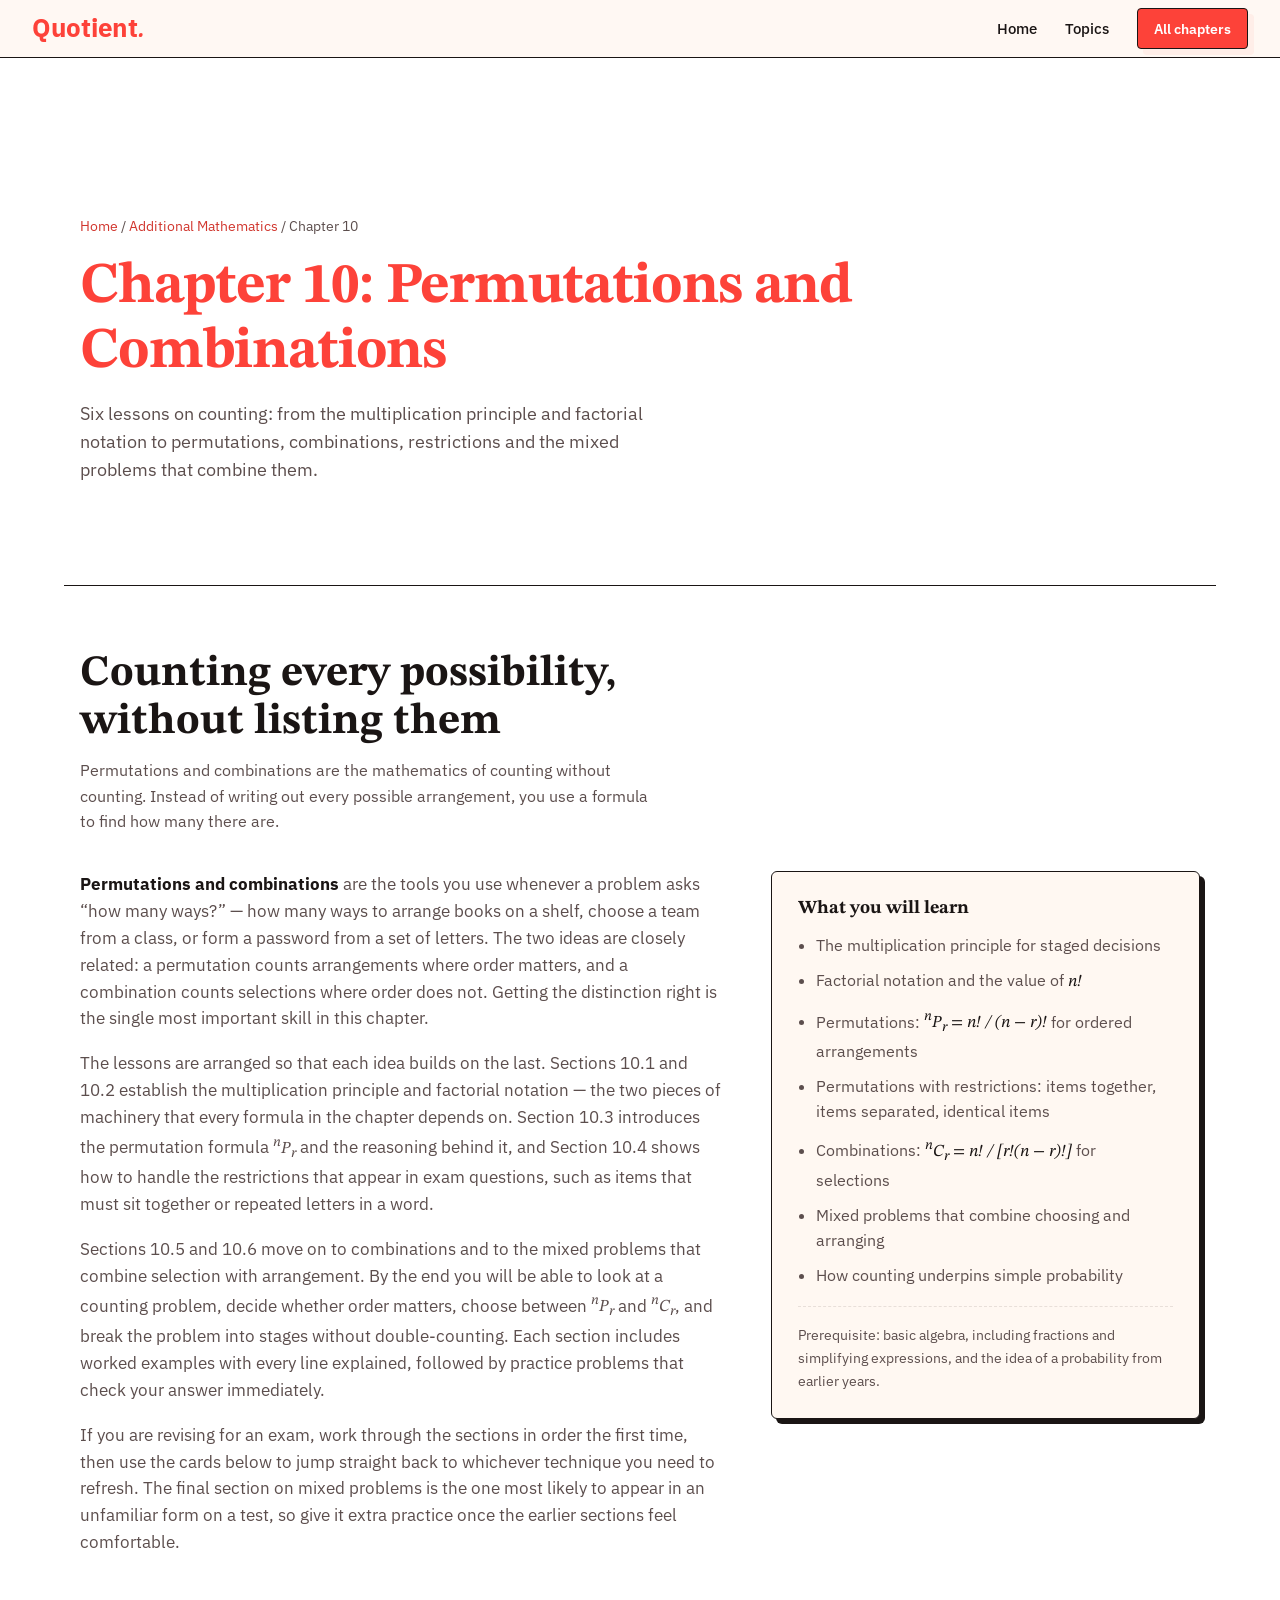
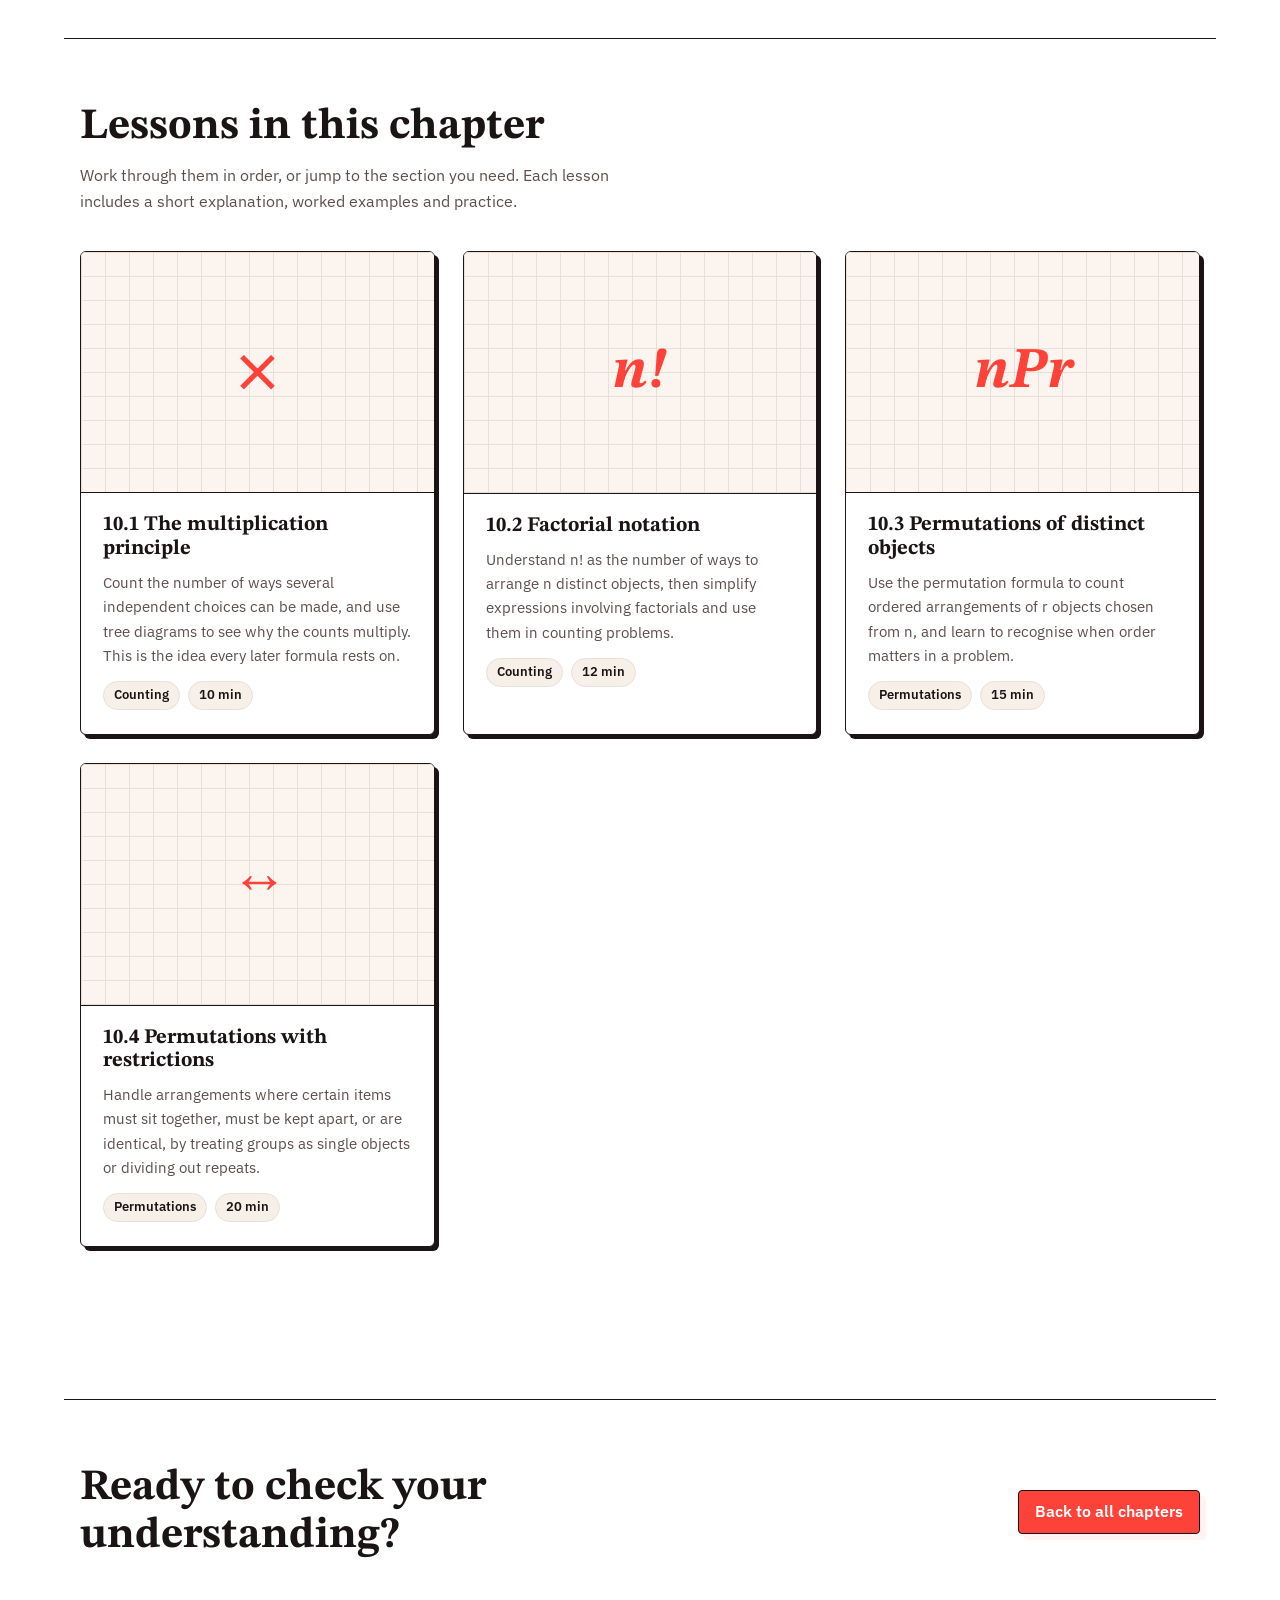
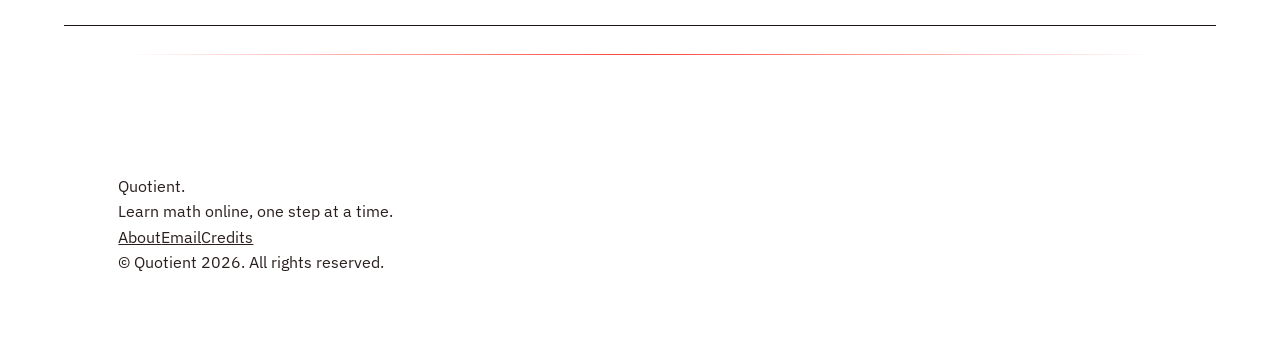
==== o-level/additional-math/chapter-10-permutations-and-combinations.html @ 5259756b "ad math 10 done" ====
<!doctype html>
<html lang="en">
  <head>
    <meta charset="utf-8" />
    <meta name="viewport" content="width=device-width, initial-scale=1" />
    <meta name="theme-color" content="#fd4239" />
    <title>
      Chapter 10: Permutations and Combinations — Counting, Arrangements &amp;
      Selections | Quotient
    </title>
    <meta
      name="description"
      content="Additional Mathematics Chapter 10: permutations and combinations. Learn the multiplication principle, factorial notation, nPr and nCr, arrangements with restrictions, and mixed counting problems with worked examples."
    />
    <link rel="preconnect" href="https://fonts.googleapis.com" />
    <link rel="preconnect" href="https://fonts.gstatic.com" crossorigin />
    <link
      href="https://fonts.googleapis.com/css2?family=IBM+Plex+Sans:wght@400;500;600&family=STIX+Two+Text:ital,wght@0,500;0,700;1,500&display=swap"
      rel="stylesheet"
    />
    <link
      href="/assets/css/style.min.css"
      media="print"
      onload="
        this.media = 'all';
        this.onload = null;
      "
      rel="stylesheet"
    />
    <noscript
      ><link href="/assets/css/style.min.css" rel="stylesheet"
    /></noscript>
    <style>
      /* page header */
      .page-head {
        padding: 64px 0 36px;
      }
      .page-head h1 {
        font-size: clamp(2.2rem, 5vw, 3.6rem);
        letter-spacing: -0.02em;
        max-width: 16em;
      }
      .page-head p {
        color: var(--text-secondary);
        font-size: 1.1rem;
        max-width: 34em;
        margin: 16px 0 0;
      }
      /* about / SEO section */
      .about-grid {
        display: grid;
        grid-template-columns: 1.5fr 1fr;
        gap: 48px;
        align-items: start;
      }
      .about-text p {
        color: var(--text-secondary);
        font-size: 1.05rem;
        margin: 0 0 18px;
      }
      .about-text p strong {
        color: var(--text-dark);
      }
      .formula-card {
        background: var(--bg);
        border: 1.5px solid var(--text-dark);
        border-radius: 6px;
        box-shadow: 5px 5px 0 var(--text-dark);
        padding: 26px;
      }
      .formula-card h3 {
        font-size: 1.15rem;
        margin-bottom: 14px;
      }
      .formula-card ul {
        margin: 0;
        padding-left: 1.1em;
        color: var(--text-secondary);
      }
      .formula-card li {
        margin: 10px 0;
        font-size: 0.98rem;
      }
      .formula-card .m {
        font-family: var(--serif);
        font-style: italic;
        color: var(--text-dark);
        font-size: 1.05rem;
      }
      .formula-card .note {
        margin: 18px 0 0;
        padding-top: 16px;
        border-top: 1px dashed var(--border);
        font-size: 0.9rem;
        color: var(--text-secondary);
      }
    </style>
  </head>
  <body>
    <header>
      <div class="wrap bar">
        <a class="brand" href="/" aria-label="Quotient home"
          >Quotient<i>.</i></a
        >
        <nav aria-label="Main">
          <ul>
            <li><a href="/">Home</a></li>
            <li><a href="/#topics">Topics</a></li>
            <li>
              <a
                class="btn"
                href="/o-level/additional-math/solution-manual.html"
                >All chapters</a
              >
            </li>
          </ul>
        </nav>
      </div>
    </header>

    <main>
      <div class="wrap">
        <div class="page-head">
          <div class="crumbs">
            <a href="/">Home</a> /
            <a href="/o-level/additional-math/solution-manual.html"
              >Additional Mathematics</a
            >
            / Chapter 10
          </div>
          <h1>Chapter 10: Permutations and Combinations</h1>
          <p>
            Six lessons on counting: from the multiplication principle and
            factorial notation to permutations, combinations, restrictions and
            the mixed problems that combine them.
          </p>
        </div>
      </div>

      <section class="band" aria-labelledby="about-title">
        <div class="wrap">
          <div class="head">
            <h2 id="about-title">
              Counting every possibility, without listing them
            </h2>
            <p>
              Permutations and combinations are the mathematics of counting
              without counting. Instead of writing out every possible
              arrangement, you use a formula to find how many there are.
            </p>
          </div>
          <div class="about-grid">
            <div class="about-text">
              <p>
                <strong>Permutations and combinations</strong> are the tools you
                use whenever a problem asks “how many ways?” — how many ways to
                arrange books on a shelf, choose a team from a class, or form a
                password from a set of letters. The two ideas are closely
                related: a permutation counts arrangements where order matters,
                and a combination counts selections where order does not.
                Getting the distinction right is the single most important skill
                in this chapter.
              </p>
              <p>
                The lessons are arranged so that each idea builds on the last.
                Sections 10.1 and 10.2 establish the multiplication principle
                and factorial notation — the two pieces of machinery that every
                formula in the chapter depends on. Section 10.3 introduces the
                permutation formula
                <span style="font-family: var(--serif); font-style: italic"
                  ><sup>n</sup>P<sub>r</sub></span
                >
                and the reasoning behind it, and Section 10.4 shows how to
                handle the restrictions that appear in exam questions, such as
                items that must sit together or repeated letters in a word.
              </p>
              <p>
                Sections 10.5 and 10.6 move on to combinations and to the mixed
                problems that combine selection with arrangement. By the end you
                will be able to look at a counting problem, decide whether order
                matters, choose between
                <span style="font-family: var(--serif); font-style: italic"
                  ><sup>n</sup>P<sub>r</sub></span
                >
                and
                <span style="font-family: var(--serif); font-style: italic"
                  ><sup>n</sup>C<sub>r</sub></span
                >, and break the problem into stages without double-counting.
                Each section includes worked examples with every line explained,
                followed by practice problems that check your answer
                immediately.
              </p>
              <p>
                If you are revising for an exam, work through the sections in
                order the first time, then use the cards below to jump straight
                back to whichever technique you need to refresh. The final
                section on mixed problems is the one most likely to appear in an
                unfamiliar form on a test, so give it extra practice once the
                earlier sections feel comfortable.
              </p>
            </div>
            <aside class="formula-card" aria-label="Key ideas in this chapter">
              <h3>What you will learn</h3>
              <ul>
                <li>The multiplication principle for staged decisions</li>
                <li>
                  Factorial notation and the value of
                  <span class="m">n!</span>
                </li>
                <li>
                  Permutations:
                  <span class="m"
                    ><sup>n</sup>P<sub>r</sub> = n! / (n − r)!</span
                  >
                  for ordered arrangements
                </li>
                <li>
                  Permutations with restrictions: items together, items
                  separated, identical items
                </li>
                <li>
                  Combinations:
                  <span class="m"
                    ><sup>n</sup>C<sub>r</sub> = n! / [r!(n − r)!]</span
                  >
                  for selections
                </li>
                <li>Mixed problems that combine choosing and arranging</li>
                <li>How counting underpins simple probability</li>
              </ul>
              <p class="note">
                Prerequisite: basic algebra, including fractions and simplifying
                expressions, and the idea of a probability from earlier years.
              </p>
            </aside>
          </div>
        </div>
      </section>

      <section id="lessons" aria-labelledby="lessons-title">
        <div class="wrap">
          <div class="head">
            <h2 id="lessons-title">Lessons in this chapter</h2>
            <p>
              Work through them in order, or jump to the section you need. Each
              lesson includes a short explanation, worked examples and practice.
            </p>
          </div>
          <div class="course">
            <div class="card-grid">
              <div class="card-container">
                <a
                  class="card-link"
                  href="/o-level/additional-math/chapter-10-permutations-and-combinations/10-1-factorials.html"
                >
                  <div class="card-shine"></div>
                  <div class="card-image" data-symbol="×">
                    <img
                      alt="Lesson 10.1: The multiplication principle"
                      height="240"
                      onerror="
                        this.onerror = function () {
                          this.style.display = 'none';
                        };
                        this.removeAttribute('srcset');
                        this.src = '/assets/images/error.webp';
                      "
                      src="/assets/images/ad-math-chapter10-1.webp"
                      srcset="
                        /assets/images/ad-math-chapter10-1-small.webp 1x,
                        /assets/images/ad-math-chapter10-1.webp       2x
                      "
                      width="350"
                      loading="lazy"
                    />
                  </div>
                  <div class="card-content">
                    <div class="text-group">
                      <h3 class="card-title">
                        <span>10.1 The multiplication principle</span>
                      </h3>
                      <p class="card-topic-description">
                        Count the number of ways several independent choices can
                        be made, and use tree diagrams to see why the counts
                        multiply. This is the idea every later formula rests
                        on.<br /><span class="lesson-tag">Counting</span
                        ><span class="lesson-tag">10 min</span>
                      </p>
                    </div>
                  </div>
                </a>
              </div>

              <div class="card-container">
                <a
                  class="card-link"
                  href="/o-level/additional-math/chapter-10-permutations-and-combinations/10-2-permutations-and-arrangements.html"
                >
                  <div class="card-shine"></div>
                  <div class="card-image" data-symbol="n!">
                    <img
                      alt="Lesson 10.2: Factorial notation"
                      height="240"
                      onerror="
                        this.onerror = function () {
                          this.style.display = 'none';
                        };
                        this.removeAttribute('srcset');
                        this.src = '/assets/images/error.webp';
                      "
                      src="/assets/images/ad-math-chapter10-2.webp"
                      srcset="
                        /assets/images/ad-math-chapter10-2-small.webp 1x,
                        /assets/images/ad-math-chapter10-2.webp       2x
                      "
                      width="350"
                      loading="lazy"
                    />
                  </div>
                  <div class="card-content">
                    <div class="text-group">
                      <h3 class="card-title">
                        <span>10.2 Factorial notation</span>
                      </h3>
                      <p class="card-topic-description">
                        Understand n! as the number of ways to arrange n
                        distinct objects, then simplify expressions involving
                        factorials and use them in counting problems.<br /><span
                          class="lesson-tag"
                          >Counting</span
                        ><span class="lesson-tag">12 min</span>
                      </p>
                    </div>
                  </div>
                </a>
              </div>

              <div class="card-container">
                <a
                  class="card-link"
                  href="/o-level/additional-math/chapter-10-permutations-and-combinations/10-3-permutations.html"
                >
                  <div class="card-shine"></div>
                  <div class="card-image" data-symbol="nPr">
                    <img
                      alt="Lesson 10.3: Permutations of distinct objects"
                      height="240"
                      onerror="
                        this.onerror = function () {
                          this.style.display = 'none';
                        };
                        this.removeAttribute('srcset');
                        this.src = '/assets/images/error.webp';
                      "
                      src="/assets/images/ad-math-chapter10-3.webp"
                      srcset="
                        /assets/images/ad-math-chapter10-3-small.webp 1x,
                        /assets/images/ad-math-chapter10-3.webp       2x
                      "
                      width="350"
                      loading="lazy"
                    />
                  </div>
                  <div class="card-content">
                    <div class="text-group">
                      <h3 class="card-title">
                        <span>10.3 Permutations of distinct objects</span>
                      </h3>
                      <p class="card-topic-description">
                        Use the permutation formula to count ordered
                        arrangements of r objects chosen from n, and learn to
                        recognise when order matters in a problem.<br /><span
                          class="lesson-tag"
                          >Permutations</span
                        ><span class="lesson-tag">15 min</span>
                      </p>
                    </div>
                  </div>
                </a>
              </div>

              <div class="card-container">
                <a
                  class="card-link"
                  href="/o-level/additional-math/chapter-10-permutations-and-combinations/10-4-combinations.html"
                >
                  <div class="card-shine"></div>
                  <div class="card-image" data-symbol="↔">
                    <img
                      alt="Lesson 10.4: Permutations with restrictions"
                      height="240"
                      onerror="
                        this.onerror = function () {
                          this.style.display = 'none';
                        };
                        this.removeAttribute('srcset');
                        this.src = '/assets/images/error.webp';
                      "
                      src="/assets/images/ad-math-chapter10-4.webp"
                      srcset="
                        /assets/images/ad-math-chapter10-4-small.webp 1x,
                        /assets/images/ad-math-chapter10-4.webp       2x
                      "
                      width="350"
                      loading="lazy"
                    />
                  </div>
                  <div class="card-content">
                    <div class="text-group">
                      <h3 class="card-title">
                        <span>10.4 Permutations with restrictions</span>
                      </h3>
                      <p class="card-topic-description">
                        Handle arrangements where certain items must sit
                        together, must be kept apart, or are identical, by
                        treating groups as single objects or dividing out
                        repeats.<br /><span class="lesson-tag"
                          >Permutations</span
                        ><span class="lesson-tag">20 min</span>
                      </p>
                    </div>
                  </div>
                </a>
              </div>
            </div>
          </div>
        </div>
      </section>

      <section class="band">
        <div class="wrap close">
          <h2>Ready to check your understanding?</h2>
          <a
            class="btn"
            href="/o-level/additional-math/solution-manual.html#chapters"
            >Back to all chapters</a
          >
        </div>
      </section>
    </main>

    <footer>
      <div class="wrap">
        <div>
          <span class="fb">Quotient.</span><br />Learn math online, one step at
          a time.
        </div>
        <div>
          <a href="/pages/about.html">About</a
          ><a href="mailto:you@example.com">Email</a
          ><a href="/pages/credits.html">Credits</a>
        </div>
        <div>© Quotient 2026. All rights reserved.</div>
      </div>
    </footer>
  </body>
</html>
---- assets/css/style.min.css ----
*{box-sizing:border-box}html{scroll-behavior:smooth}body{margin:0;color:var(--text-dark);font-family:var(--sans);line-height:1.6}a{color:inherit}:focus-visible{outline:3px solid var(--secondary);outline-offset:3px}.wrap{margin:0 auto;padding:4rem 1rem}h1,h2,h3{font-family:var(--serif);line-height:1.12;margin:0;font-weight:700}h1{color:var(--primary)}main{padding:28px 5%}:root{--primary:#fd4239;--primary-dark:#d1362e;--primary-darker:#a32924;--primary-light:#fe6e67;--primary-lighter:#fe9a95;--secondary:#39a8fd;--secondary-alt:#87b38d;--com1:#1a0d0c;--com2:#0d1f2a;--com3:#372f2d12;--bg:#fff8f2;--background:#f5f0e835;--surface:#ebe6dd;--card-bg:#fff;--white:#fff;--text:#2a1f1e;--text-secondary:#5c4e4d;--text-disabled:#9c9291;--text-light:#7a6d6c;--text-dark:#1a1514;--text-darker:#2a2322;--paper:#faf6f1;--ink:#1a1514;--grid:#ede6de;--muted:#5c4e4d;--curve:#fd4239;--dot:#39a8fd;--border:#e8dfd9;--border-light:#ede6e0;--border-lighter:#f3ede8;--success:#27ae60;--success-bg:#e8f6ef;--warning:#f39c12;--warning-bg:#fef5e7;--error:#e74c3c;--error-bg:#fdedec;--info:#3498db;--info-bg:#ebf5fb;--gray-50:#fff8f2;--gray-100:#fcf5ef;--gray-200:#f7f0e8;--gray-300:#ede6de;--gray-400:#d8d1ca;--gray-500:#b8b1aa;--gray-600:#8a837c;--gray-700:#5d5650;--gray-800:#3a3530;--gray-900:#231f1c;--shadow-sm:0 1px 2px rgba(253,66,57,.08);--shadow-md:0 2px 4px rgba(253,66,57,.12);--shadow-lg:0 4px 12px rgba(253,66,57,.16);--shadow-xl:0 8px 25px rgba(253,66,57,.15);--shadow-box:6px 6px 0 #fd42390f;--gradient-primary:linear-gradient( 45deg,var(--primary-dark),var(--primary) );--gradient-hero:linear-gradient( 135deg,var(--gray-200) 0%,var(--gray-300) 100% );--gradient-overlay:linear-gradient(transparent,rgba(253,66,57,.1));--transition-fast:.2s ease;--transition-normal:.3s ease;--transition-slow:.4s ease;--transition-bounce:cubic-bezier(.175,.885,.32,1.275);--serif:"STIX Two Text","Cambria Math",Georgia,serif;--sans:"IBM Plex Sans",system-ui,-apple-system,"Segoe UI",sans-serif}.hero-section{align-items:center;padding:72px 1rem 80px}.hero{display:grid;grid-template-columns:1fr 1.1fr;gap:48px;align-items:center;padding:72px 5% 80px}.hero h1{font-size:clamp(2.6rem,5.6vw,4.4rem);letter-spacing:-.02em}.hero p{font-size:1.15rem;color:var(--text-secondary);max-width:30em;margin:20px 0 32px}.cta{display:flex;gap:16px;flex-wrap:wrap}@media (max-width:900px){.hero{padding:48px 24px 56px}}.hero-ch{padding:48px 24px 56px}.course{padding:0 0 88px}.card-grid{display:grid;grid-template-columns:repeat(auto-fill,minmax(300px,1fr));gap:28px}.card-container{display:flex}.card-link{position:relative;display:flex;flex-direction:column;width:100%;overflow:hidden;text-decoration:none;color:var(--text-dark);background:var(--card-bg);border:1.5px solid var(--text-dark);border-radius:6px;box-shadow:4px 4px 0 var(--text-dark);transition:transform var(--transition-fast),box-shadow var(--transition-fast)}.card-link:hover{transform:translate(-2px,-2px);box-shadow:7px 7px 0 var(--text-dark)}.card-link:active{transform:translate(2px,2px);box-shadow:2px 2px 0 var(--text-dark)}.card-shine{position:absolute;inset:0;z-index:2;pointer-events:none;background:linear-gradient( 110deg,transparent 35%,rgba(255,255,255,.55) 50%,transparent 65% );transform:translateX(-120%)}.card-link:hover .card-shine{transform:translateX(120%);transition:transform .7s ease}.card-image{position:relative;aspect-ratio:350/240;background-color:var(--gray-100);background-image:linear-gradient(var(--border) 1px,transparent 1px),linear-gradient(90deg,var(--border) 1px,transparent 1px);background-size:24px 24px;border-bottom:1.5px solid var(--text-dark);display:flex;align-items:center;justify-content:center;overflow:hidden}.card-image::before{content:attr(data-symbol);font-family:var(--serif);font-style:italic;font-weight:700;font-size:3.6rem;color:var(--primary);position:absolute}.card-image img{position:relative;width:100%;height:100%;object-fit:cover;display:block}.card-content{padding:20px 22px 24px;flex:1}.card-title{font-size:1.3rem;margin-bottom:10px}.card-topic-description{margin:0;color:var(--text-secondary);font-size:.95rem}.lesson-tag{display:inline-block;margin:14px 8px 0 0;padding:3px 10px;font-size:.8rem;font-weight:600;color:var(--text-dark);background:var(--gray-200);border:1px solid var(--border);border-radius:99px}@media (max-width:560px){.card-grid{grid-template-columns:1fr}}.problem-block{background:var(--bg);border:1px solid var(--border);border-radius:12px;padding:1.2rem .8rem .8rem;margin-bottom:1.75rem;box-shadow:0 1px 3px rgba(0,0,0,.05),0 1px 2px rgba(0,0,0,.03);transition:transform .2s ease,box-shadow .2s ease}.problem-block:hover{transform:translateY(-2px);box-shadow:0 10px 15px -3px rgba(0,0,0,.05),0 4px 6px -2px rgba(0,0,0,.02)}.problem-title{font-size:1.1rem;font-weight:600;color:var(--primary);margin-bottom:1.25rem;padding-bottom:.5rem;border-bottom:1px dashed var(--border)}.proof-steps{list-style:none;padding-left:0;margin:0}.proof-steps li{position:relative;padding-left:.3rem;margin-bottom:.75rem}mjx-container[jax="CHTML"][display="true"],.mjx-container[display="true"]{display:flex !important;justify-content:flex-start !important;text-align:left !important;margin:0 !important;padding:.5rem 0 !important;max-width:100% !important;box-sizing:border-box !important;overflow-x:auto !important;overflow-y:hidden !important;-webkit-overflow-scrolling:touch}mjx-math[display="true"],html body mjx-container[jax="CHTML"][display="true"] > mjx-math{display:inline-flex !important;align-items:center !important;text-align:left !important;margin-left:0 !important;margin-right:auto !important;padding:0 !important;white-space:nowrap !important;flex-shrink:0 !important}mjx-math[display="true"] *{box-sizing:border-box !important}.proof-steps li:last-child{color:var(--primary);font-weight:500}.proof-steps li:last-child::after{background-color:var(--primary)}.MathJax,.mjx-chtml:not([display="block"]),mjx-container[jax="CHTML"]:not([display="true"]){padding:2px 4px !important;border-radius:4px;background-color:transparent !important}.section-heading{font-size:1.6rem;font-weight:700;color:var(--primary);margin:2rem 0 1.5rem;padding-bottom:.4rem;border-bottom:2px solid var(--primary)}.problem{margin:1.25rem 0;border-radius:8px}.question{font-weight:600;color:var(--primary);background:var(--error-bg);padding:.6rem .85rem;border-left:4px solid var(--primary);font-size:1.2rem;margin:0}.m-step{color:#2c3e50;margin:.4rem 0;padding:.25rem 0 .25rem .85rem;border-left:2px dashed #cfd8e0}.step-side-label{font-weight:700;color:var(--primary);margin-right:.35rem}.step-side-label-end{margin-left:.5rem;margin-right:0;opacity:.85}header{background:rgba(255,248,242,.92);border-bottom:1.5px solid var(--text-dark);position:sticky;top:0;z-index:5}.bar{display:flex;align-items:center;justify-content:space-between;padding:.5rem 2rem}.brand{color:var(--primary);font-size:1.6rem;font-weight:700;text-decoration:none;letter-spacing:-.01em}.brand i{color:var(--primary);font-weight:500}nav ul{display:flex;gap:28px;list-style:none;margin:0;padding:0;align-items:center}nav a{text-decoration:none;font-weight:500;font-size:.95rem}nav a:hover{color:var(--primary)}button,.btn{display:inline-block;background:var(--primary);color:#fff;text-decoration:none;font-weight:600;padding:8px 16px;border:1.5px solid var(--text-dark);border-radius:4px;box-shadow:var(--shadow-box);transition:transform .12s,box-shadow .12s;cursor:pointer;font:inherit;font-weight:600}button:hover{transform:translate(-1px,-1px);box-shadow:4px 4px 0 var(--text-dark)}button:active{transform:translate(2px,2px);box-shadow:var(--shadow-box)}button.alt{background:#fff;color:var(--text-dark)}nav .btn{padding:8px 16px;font-size:.9rem;color:#fff}.head{max-width:36em;margin-bottom:36px}.head h2{font-size:clamp(1.9rem,3.6vw,2.7rem)}.head p{color:var(--text-secondary);margin:12px 0 0}.band{background:var(--card-bg);border-block:1.5px solid var(--text-dark)}footer{background-color:var(--card-bg);color:var(--text);padding:56px 8% 0;position:relative;overflow:hidden}footer::before{content:"";position:absolute;top:0;left:10%;width:80%;height:1px;background:linear-gradient(90deg,transparent,var(--primary),transparent)}.footer-container{display:grid;grid-template-rows:auto;margin:0 auto;padding:0;gap:8px}.always-open,.accordion{font-size:1rem;font-weight:600;letter-spacing:.06em;text-transform:uppercase;color:var(--primary);line-height:1.5;padding:0 8px 10px;border-bottom:1px solid rgba(197,26,72,.12)}footer ul{list-style:none;margin:0;padding:0}footer ul li{display:flex;align-items:center;padding:2px 0;border-radius:6px;transition:background .2s ease}footer ul li:hover{background:rgba(197,26,72,.05)}footer ul li a{color:var(--text);display:flex;align-items:center;gap:8px;font-size:.92rem;padding:8px 10px;width:100%;border-radius:6px;transition:color .2s ease,padding-left .2s ease}footer ul li a:hover{color:var(--primary);padding-left:14px}.social-link{display:flex;align-items:center;gap:10px}.footer-image{margin-bottom:16px;display:block}.description{line-height:1.75;font-size:.9rem}footer .footer-copyright{text-align:center;padding:20px 0;font-size:13px;margin-top:40px;color:var(--text);opacity:.8;letter-spacing:.02em}footer .footer-copyright a{color:var(--primary)}@media (min-width:1150px){.always-open{margin-bottom:12px}.arrow{display:none}footer{border-radius:0}.footer-container{padding:28px 0 0;max-width:100%;grid-template-columns:repeat(5,1fr);gap:24px;align-items:start}footer .accordion-content,footer .footer-column:first-child .accordion-content{display:block !important;max-height:none !important;opacity:1 !important;visibility:visible !important}}@media (max-width:1150px){footer{padding:48px 5% 0}footer ul{margin:0 8px}footer ul li{padding:2px 0;margin:2px 0;border-radius:6px;border-bottom:none;background:transparent}footer .accordion-content{display:block;max-height:0;overflow:hidden;opacity:0;visibility:hidden;transition:max-height .4s cubic-bezier(.4,0,.2,1),opacity .3s ease}.accordion{cursor:pointer;display:flex;justify-content:space-between;align-items:center;padding:13px 12px;border-radius:8px;font-size:1rem;font-weight:600;letter-spacing:.05em;text-transform:uppercase;color:var(--primary);background:transparent;border-bottom:1px solid rgba(197,26,72,.1);transition:background .25s ease,padding-left .25s ease}.accordion:hover{background:rgba(197,26,72,.04);padding-left:16px}.accordion .arrow{opacity:.5;transition:transform .35s cubic-bezier(.4,0,.2,1),opacity .25s ease}.accordion.active .arrow{transform:rotate(180deg);opacity:1}.accordion.active{background:rgba(197,26,72,.06);border-bottom-color:transparent;border-radius:8px 8px 0 0}.always-open{display:none}}.matrix{display:grid;grid-template-columns:repeat(3,1fr);border:1.5px solid var(--text-dark);background:var(--card-bg);border-radius:6px;overflow:hidden}.cell{display:block;text-decoration:none;padding:28px 28px 30px;border-right:1.5px solid var(--text-dark);border-bottom:1.5px solid var(--text-dark);transition:background .15s}.cell:nth-child(3n){border-right:0}.cell:nth-last-child(-n + 3){border-bottom:0}.cell:hover{background:var(--gray-200)}.sym{font-family:var(--serif);font-size:3.4rem;line-height:1;color:var(--primary);display:block;margin-bottom:14px}.cell h3{font-size:1.4rem;margin-bottom:6px}.cell span.d{color:var(--text-secondary);font-size:.95rem;display:block}.cell em{display:block;margin-top:14px;font-family:var(--serif);font-size:1.05rem;color:var(--text-dark)}.work{display:grid;grid-template-columns:1fr 1.2fr;gap:48px;align-items:start}@keyframes in{from{opacity:0;transform:translateY(6px)}to{opacity:1;transform:none}}.work .btns{display:flex;gap:12px;margin-top:22px}.work ol{padding-left:1.2em;color:var(--text-secondary)}.work ol li{margin:10px 0}.work ol strong{color:var(--text-dark)}.levels{display:grid;grid-template-columns:repeat(4,1fr);gap:0;border-top:1.5px solid var(--text-dark)}.lv{padding:22px 20px 0 0}.lv h3{font-size:1.2rem}.lv p{color:var(--text-secondary);font-size:.95rem;margin:6px 0 0}.close{text-align:left;display:flex;justify-content:space-between;gap:32px;align-items:center;flex-wrap:wrap}.close h2{font-size:clamp(1.9rem,3.6vw,2.7rem);max-width:16em}@media (max-width:900px){.hero,.work{grid-template-columns:1fr;gap:40px}.matrix{grid-template-columns:1fr 1fr}.cell:nth-child(3n){border-right:1.5px solid var(--text-dark)}.cell:nth-child(2n){border-right:0}.cell:nth-last-child(-n + 3){border-bottom:1.5px solid var(--text-dark)}.cell:nth-last-child(-n + 2){border-bottom:0}.levels{grid-template-columns:1fr 1fr}nav ul li:not(:last-child){display:none}}@media (max-width:560px){.matrix,.levels{grid-template-columns:1fr}.cell{border-right:0 !important;border-bottom:1.5px solid var(--text-dark) !important}.cell:last-child{border-bottom:0 !important}}@media (prefers-reduced-motion:reduce){*{animation:none !important;transition:none !important;scroll-behavior:auto}}.plot{width:100%;max-width:500px;background:var(--paper);border:1px solid var(--grid);border-radius:12px;padding:18px 18px 14px;position:relative;font-family:"STIX Two Text",serif;color:var(--ink);box-sizing:border-box;margin:0 auto}.plot *,.plot *::before,.plot *::after{box-sizing:border-box}.plot .eq{display:flex;align-items:baseline;justify-content:space-between;margin-bottom:6px}.plot .eq span{font-size:20px;font-style:italic}.plot .eq small{font-size:12px;color:var(--muted);font-style:normal}.plot svg{display:block;width:100%;max-width:360px;height:auto;margin:0 auto;overflow:visible;cursor:grab;touch-action:none;-webkit-user-select:none;user-select:none}.plot svg:active{cursor:grabbing}.plot .ctrl{display:flex;align-items:center;gap:10px;font-size:15px;color:var(--muted);flex-wrap:wrap}.plot .ctrl label{font-style:italic;font-size:17px;color:var(--ink)}.plot .ctrl input[type="range"]{-webkit-appearance:none;appearance:none;width:140px;height:3px;background:var(--grid);border-radius:2px;outline:none}.plot .ctrl input[type="range"]::-webkit-slider-thumb{-webkit-appearance:none;height:16px;width:16px;border-radius:50%;background:var(--dot);border:1.5px solid var(--ink);cursor:pointer}.plot .ctrl input[type="range"]::-moz-range-thumb{height:16px;width:16px;border-radius:50%;background:var(--dot);border:1.5px solid var(--ink);cursor:pointer}.plot .ctrl output{font-size:14px;color:var(--ink);min-width:44px}#quadrantBadge{position:absolute;top:16px;right:18px;font-size:11px;letter-spacing:.3px;color:var(--muted);background:rgba(255,255,255,.6);border:1px solid var(--grid);padding:3px 8px;border-radius:6px;font-style:normal}.crumbs{font-size:.9rem;color:var(--text-secondary);margin-bottom:18px}.crumbs a{text-decoration:none;color:var(--primary-dark)}.crumbs a:hover{text-decoration:underline}
---- assets/css/style.min.css ----
*{box-sizing:border-box}html{scroll-behavior:smooth}body{margin:0;color:var(--text-dark);font-family:var(--sans);line-height:1.6}a{color:inherit}:focus-visible{outline:3px solid var(--secondary);outline-offset:3px}.wrap{margin:0 auto;padding:4rem 1rem}h1,h2,h3{font-family:var(--serif);line-height:1.12;margin:0;font-weight:700}h1{color:var(--primary)}main{padding:28px 5%}:root{--primary:#fd4239;--primary-dark:#d1362e;--primary-darker:#a32924;--primary-light:#fe6e67;--primary-lighter:#fe9a95;--secondary:#39a8fd;--secondary-alt:#87b38d;--com1:#1a0d0c;--com2:#0d1f2a;--com3:#372f2d12;--bg:#fff8f2;--background:#f5f0e835;--surface:#ebe6dd;--card-bg:#fff;--white:#fff;--text:#2a1f1e;--text-secondary:#5c4e4d;--text-disabled:#9c9291;--text-light:#7a6d6c;--text-dark:#1a1514;--text-darker:#2a2322;--paper:#faf6f1;--ink:#1a1514;--grid:#ede6de;--muted:#5c4e4d;--curve:#fd4239;--dot:#39a8fd;--border:#e8dfd9;--border-light:#ede6e0;--border-lighter:#f3ede8;--success:#27ae60;--success-bg:#e8f6ef;--warning:#f39c12;--warning-bg:#fef5e7;--error:#e74c3c;--error-bg:#fdedec;--info:#3498db;--info-bg:#ebf5fb;--gray-50:#fff8f2;--gray-100:#fcf5ef;--gray-200:#f7f0e8;--gray-300:#ede6de;--gray-400:#d8d1ca;--gray-500:#b8b1aa;--gray-600:#8a837c;--gray-700:#5d5650;--gray-800:#3a3530;--gray-900:#231f1c;--shadow-sm:0 1px 2px rgba(253,66,57,.08);--shadow-md:0 2px 4px rgba(253,66,57,.12);--shadow-lg:0 4px 12px rgba(253,66,57,.16);--shadow-xl:0 8px 25px rgba(253,66,57,.15);--shadow-box:6px 6px 0 #fd42390f;--gradient-primary:linear-gradient( 45deg,var(--primary-dark),var(--primary) );--gradient-hero:linear-gradient( 135deg,var(--gray-200) 0%,var(--gray-300) 100% );--gradient-overlay:linear-gradient(transparent,rgba(253,66,57,.1));--transition-fast:.2s ease;--transition-normal:.3s ease;--transition-slow:.4s ease;--transition-bounce:cubic-bezier(.175,.885,.32,1.275);--serif:"STIX Two Text","Cambria Math",Georgia,serif;--sans:"IBM Plex Sans",system-ui,-apple-system,"Segoe UI",sans-serif}.hero-section{align-items:center;padding:72px 1rem 80px}.hero{display:grid;grid-template-columns:1fr 1.1fr;gap:48px;align-items:center;padding:72px 5% 80px}.hero h1{font-size:clamp(2.6rem,5.6vw,4.4rem);letter-spacing:-.02em}.hero p{font-size:1.15rem;color:var(--text-secondary);max-width:30em;margin:20px 0 32px}.cta{display:flex;gap:16px;flex-wrap:wrap}@media (max-width:900px){.hero{padding:48px 24px 56px}}.hero-ch{padding:48px 24px 56px}.course{padding:0 0 88px}.card-grid{display:grid;grid-template-columns:repeat(auto-fill,minmax(300px,1fr));gap:28px}.card-container{display:flex}.card-link{position:relative;display:flex;flex-direction:column;width:100%;overflow:hidden;text-decoration:none;color:var(--text-dark);background:var(--card-bg);border:1.5px solid var(--text-dark);border-radius:6px;box-shadow:4px 4px 0 var(--text-dark);transition:transform var(--transition-fast),box-shadow var(--transition-fast)}.card-link:hover{transform:translate(-2px,-2px);box-shadow:7px 7px 0 var(--text-dark)}.card-link:active{transform:translate(2px,2px);box-shadow:2px 2px 0 var(--text-dark)}.card-shine{position:absolute;inset:0;z-index:2;pointer-events:none;background:linear-gradient( 110deg,transparent 35%,rgba(255,255,255,.55) 50%,transparent 65% );transform:translateX(-120%)}.card-link:hover .card-shine{transform:translateX(120%);transition:transform .7s ease}.card-image{position:relative;aspect-ratio:350/240;background-color:var(--gray-100);background-image:linear-gradient(var(--border) 1px,transparent 1px),linear-gradient(90deg,var(--border) 1px,transparent 1px);background-size:24px 24px;border-bottom:1.5px solid var(--text-dark);display:flex;align-items:center;justify-content:center;overflow:hidden}.card-image::before{content:attr(data-symbol);font-family:var(--serif);font-style:italic;font-weight:700;font-size:3.6rem;color:var(--primary);position:absolute}.card-image img{position:relative;width:100%;height:100%;object-fit:cover;display:block}.card-content{padding:20px 22px 24px;flex:1}.card-title{font-size:1.3rem;margin-bottom:10px}.card-topic-description{margin:0;color:var(--text-secondary);font-size:.95rem}.lesson-tag{display:inline-block;margin:14px 8px 0 0;padding:3px 10px;font-size:.8rem;font-weight:600;color:var(--text-dark);background:var(--gray-200);border:1px solid var(--border);border-radius:99px}@media (max-width:560px){.card-grid{grid-template-columns:1fr}}.problem-block{background:var(--bg);border:1px solid var(--border);border-radius:12px;padding:1.2rem .8rem .8rem;margin-bottom:1.75rem;box-shadow:0 1px 3px rgba(0,0,0,.05),0 1px 2px rgba(0,0,0,.03);transition:transform .2s ease,box-shadow .2s ease}.problem-block:hover{transform:translateY(-2px);box-shadow:0 10px 15px -3px rgba(0,0,0,.05),0 4px 6px -2px rgba(0,0,0,.02)}.problem-title{font-size:1.1rem;font-weight:600;color:var(--primary);margin-bottom:1.25rem;padding-bottom:.5rem;border-bottom:1px dashed var(--border)}.proof-steps{list-style:none;padding-left:0;margin:0}.proof-steps li{position:relative;padding-left:.3rem;margin-bottom:.75rem}mjx-container[jax="CHTML"][display="true"],.mjx-container[display="true"]{display:flex !important;justify-content:flex-start !important;text-align:left !important;margin:0 !important;padding:.5rem 0 !important;max-width:100% !important;box-sizing:border-box !important;overflow-x:auto !important;overflow-y:hidden !important;-webkit-overflow-scrolling:touch}mjx-math[display="true"],html body mjx-container[jax="CHTML"][display="true"] > mjx-math{display:inline-flex !important;align-items:center !important;text-align:left !important;margin-left:0 !important;margin-right:auto !important;padding:0 !important;white-space:nowrap !important;flex-shrink:0 !important}mjx-math[display="true"] *{box-sizing:border-box !important}.proof-steps li:last-child{color:var(--primary);font-weight:500}.proof-steps li:last-child::after{background-color:var(--primary)}.MathJax,.mjx-chtml:not([display="block"]),mjx-container[jax="CHTML"]:not([display="true"]){padding:2px 4px !important;border-radius:4px;background-color:transparent !important}.section-heading{font-size:1.6rem;font-weight:700;color:var(--primary);margin:2rem 0 1.5rem;padding-bottom:.4rem;border-bottom:2px solid var(--primary)}.problem{margin:1.25rem 0;border-radius:8px}.question{font-weight:600;color:var(--primary);background:var(--error-bg);padding:.6rem .85rem;border-left:4px solid var(--primary);font-size:1.2rem;margin:0}.m-step{color:#2c3e50;margin:.4rem 0;padding:.25rem 0 .25rem .85rem;border-left:2px dashed #cfd8e0}.step-side-label{font-weight:700;color:var(--primary);margin-right:.35rem}.step-side-label-end{margin-left:.5rem;margin-right:0;opacity:.85}header{background:rgba(255,248,242,.92);border-bottom:1.5px solid var(--text-dark);position:sticky;top:0;z-index:5}.bar{display:flex;align-items:center;justify-content:space-between;padding:.5rem 2rem}.brand{color:var(--primary);font-size:1.6rem;font-weight:700;text-decoration:none;letter-spacing:-.01em}.brand i{color:var(--primary);font-weight:500}nav ul{display:flex;gap:28px;list-style:none;margin:0;padding:0;align-items:center}nav a{text-decoration:none;font-weight:500;font-size:.95rem}nav a:hover{color:var(--primary)}button,.btn{display:inline-block;background:var(--primary);color:#fff;text-decoration:none;font-weight:600;padding:8px 16px;border:1.5px solid var(--text-dark);border-radius:4px;box-shadow:var(--shadow-box);transition:transform .12s,box-shadow .12s;cursor:pointer;font:inherit;font-weight:600}button:hover{transform:translate(-1px,-1px);box-shadow:4px 4px 0 var(--text-dark)}button:active{transform:translate(2px,2px);box-shadow:var(--shadow-box)}button.alt{background:#fff;color:var(--text-dark)}nav .btn{padding:8px 16px;font-size:.9rem;color:#fff}.head{max-width:36em;margin-bottom:36px}.head h2{font-size:clamp(1.9rem,3.6vw,2.7rem)}.head p{color:var(--text-secondary);margin:12px 0 0}.band{background:var(--card-bg);border-block:1.5px solid var(--text-dark)}footer{background-color:var(--card-bg);color:var(--text);padding:56px 8% 0;position:relative;overflow:hidden}footer::before{content:"";position:absolute;top:0;left:10%;width:80%;height:1px;background:linear-gradient(90deg,transparent,var(--primary),transparent)}.footer-container{display:grid;grid-template-rows:auto;margin:0 auto;padding:0;gap:8px}.always-open,.accordion{font-size:1rem;font-weight:600;letter-spacing:.06em;text-transform:uppercase;color:var(--primary);line-height:1.5;padding:0 8px 10px;border-bottom:1px solid rgba(197,26,72,.12)}footer ul{list-style:none;margin:0;padding:0}footer ul li{display:flex;align-items:center;padding:2px 0;border-radius:6px;transition:background .2s ease}footer ul li:hover{background:rgba(197,26,72,.05)}footer ul li a{color:var(--text);display:flex;align-items:center;gap:8px;font-size:.92rem;padding:8px 10px;width:100%;border-radius:6px;transition:color .2s ease,padding-left .2s ease}footer ul li a:hover{color:var(--primary);padding-left:14px}.social-link{display:flex;align-items:center;gap:10px}.footer-image{margin-bottom:16px;display:block}.description{line-height:1.75;font-size:.9rem}footer .footer-copyright{text-align:center;padding:20px 0;font-size:13px;margin-top:40px;color:var(--text);opacity:.8;letter-spacing:.02em}footer .footer-copyright a{color:var(--primary)}@media (min-width:1150px){.always-open{margin-bottom:12px}.arrow{display:none}footer{border-radius:0}.footer-container{padding:28px 0 0;max-width:100%;grid-template-columns:repeat(5,1fr);gap:24px;align-items:start}footer .accordion-content,footer .footer-column:first-child .accordion-content{display:block !important;max-height:none !important;opacity:1 !important;visibility:visible !important}}@media (max-width:1150px){footer{padding:48px 5% 0}footer ul{margin:0 8px}footer ul li{padding:2px 0;margin:2px 0;border-radius:6px;border-bottom:none;background:transparent}footer .accordion-content{display:block;max-height:0;overflow:hidden;opacity:0;visibility:hidden;transition:max-height .4s cubic-bezier(.4,0,.2,1),opacity .3s ease}.accordion{cursor:pointer;display:flex;justify-content:space-between;align-items:center;padding:13px 12px;border-radius:8px;font-size:1rem;font-weight:600;letter-spacing:.05em;text-transform:uppercase;color:var(--primary);background:transparent;border-bottom:1px solid rgba(197,26,72,.1);transition:background .25s ease,padding-left .25s ease}.accordion:hover{background:rgba(197,26,72,.04);padding-left:16px}.accordion .arrow{opacity:.5;transition:transform .35s cubic-bezier(.4,0,.2,1),opacity .25s ease}.accordion.active .arrow{transform:rotate(180deg);opacity:1}.accordion.active{background:rgba(197,26,72,.06);border-bottom-color:transparent;border-radius:8px 8px 0 0}.always-open{display:none}}.matrix{display:grid;grid-template-columns:repeat(3,1fr);border:1.5px solid var(--text-dark);background:var(--card-bg);border-radius:6px;overflow:hidden}.cell{display:block;text-decoration:none;padding:28px 28px 30px;border-right:1.5px solid var(--text-dark);border-bottom:1.5px solid var(--text-dark);transition:background .15s}.cell:nth-child(3n){border-right:0}.cell:nth-last-child(-n + 3){border-bottom:0}.cell:hover{background:var(--gray-200)}.sym{font-family:var(--serif);font-size:3.4rem;line-height:1;color:var(--primary);display:block;margin-bottom:14px}.cell h3{font-size:1.4rem;margin-bottom:6px}.cell span.d{color:var(--text-secondary);font-size:.95rem;display:block}.cell em{display:block;margin-top:14px;font-family:var(--serif);font-size:1.05rem;color:var(--text-dark)}.work{display:grid;grid-template-columns:1fr 1.2fr;gap:48px;align-items:start}@keyframes in{from{opacity:0;transform:translateY(6px)}to{opacity:1;transform:none}}.work .btns{display:flex;gap:12px;margin-top:22px}.work ol{padding-left:1.2em;color:var(--text-secondary)}.work ol li{margin:10px 0}.work ol strong{color:var(--text-dark)}.levels{display:grid;grid-template-columns:repeat(4,1fr);gap:0;border-top:1.5px solid var(--text-dark)}.lv{padding:22px 20px 0 0}.lv h3{font-size:1.2rem}.lv p{color:var(--text-secondary);font-size:.95rem;margin:6px 0 0}.close{text-align:left;display:flex;justify-content:space-between;gap:32px;align-items:center;flex-wrap:wrap}.close h2{font-size:clamp(1.9rem,3.6vw,2.7rem);max-width:16em}@media (max-width:900px){.hero,.work{grid-template-columns:1fr;gap:40px}.matrix{grid-template-columns:1fr 1fr}.cell:nth-child(3n){border-right:1.5px solid var(--text-dark)}.cell:nth-child(2n){border-right:0}.cell:nth-last-child(-n + 3){border-bottom:1.5px solid var(--text-dark)}.cell:nth-last-child(-n + 2){border-bottom:0}.levels{grid-template-columns:1fr 1fr}nav ul li:not(:last-child){display:none}}@media (max-width:560px){.matrix,.levels{grid-template-columns:1fr}.cell{border-right:0 !important;border-bottom:1.5px solid var(--text-dark) !important}.cell:last-child{border-bottom:0 !important}}@media (prefers-reduced-motion:reduce){*{animation:none !important;transition:none !important;scroll-behavior:auto}}.plot{width:100%;max-width:500px;background:var(--paper);border:1px solid var(--grid);border-radius:12px;padding:18px 18px 14px;position:relative;font-family:"STIX Two Text",serif;color:var(--ink);box-sizing:border-box;margin:0 auto}.plot *,.plot *::before,.plot *::after{box-sizing:border-box}.plot .eq{display:flex;align-items:baseline;justify-content:space-between;margin-bottom:6px}.plot .eq span{font-size:20px;font-style:italic}.plot .eq small{font-size:12px;color:var(--muted);font-style:normal}.plot svg{display:block;width:100%;max-width:360px;height:auto;margin:0 auto;overflow:visible;cursor:grab;touch-action:none;-webkit-user-select:none;user-select:none}.plot svg:active{cursor:grabbing}.plot .ctrl{display:flex;align-items:center;gap:10px;font-size:15px;color:var(--muted);flex-wrap:wrap}.plot .ctrl label{font-style:italic;font-size:17px;color:var(--ink)}.plot .ctrl input[type="range"]{-webkit-appearance:none;appearance:none;width:140px;height:3px;background:var(--grid);border-radius:2px;outline:none}.plot .ctrl input[type="range"]::-webkit-slider-thumb{-webkit-appearance:none;height:16px;width:16px;border-radius:50%;background:var(--dot);border:1.5px solid var(--ink);cursor:pointer}.plot .ctrl input[type="range"]::-moz-range-thumb{height:16px;width:16px;border-radius:50%;background:var(--dot);border:1.5px solid var(--ink);cursor:pointer}.plot .ctrl output{font-size:14px;color:var(--ink);min-width:44px}#quadrantBadge{position:absolute;top:16px;right:18px;font-size:11px;letter-spacing:.3px;color:var(--muted);background:rgba(255,255,255,.6);border:1px solid var(--grid);padding:3px 8px;border-radius:6px;font-style:normal}.crumbs{font-size:.9rem;color:var(--text-secondary);margin-bottom:18px}.crumbs a{text-decoration:none;color:var(--primary-dark)}.crumbs a:hover{text-decoration:underline}
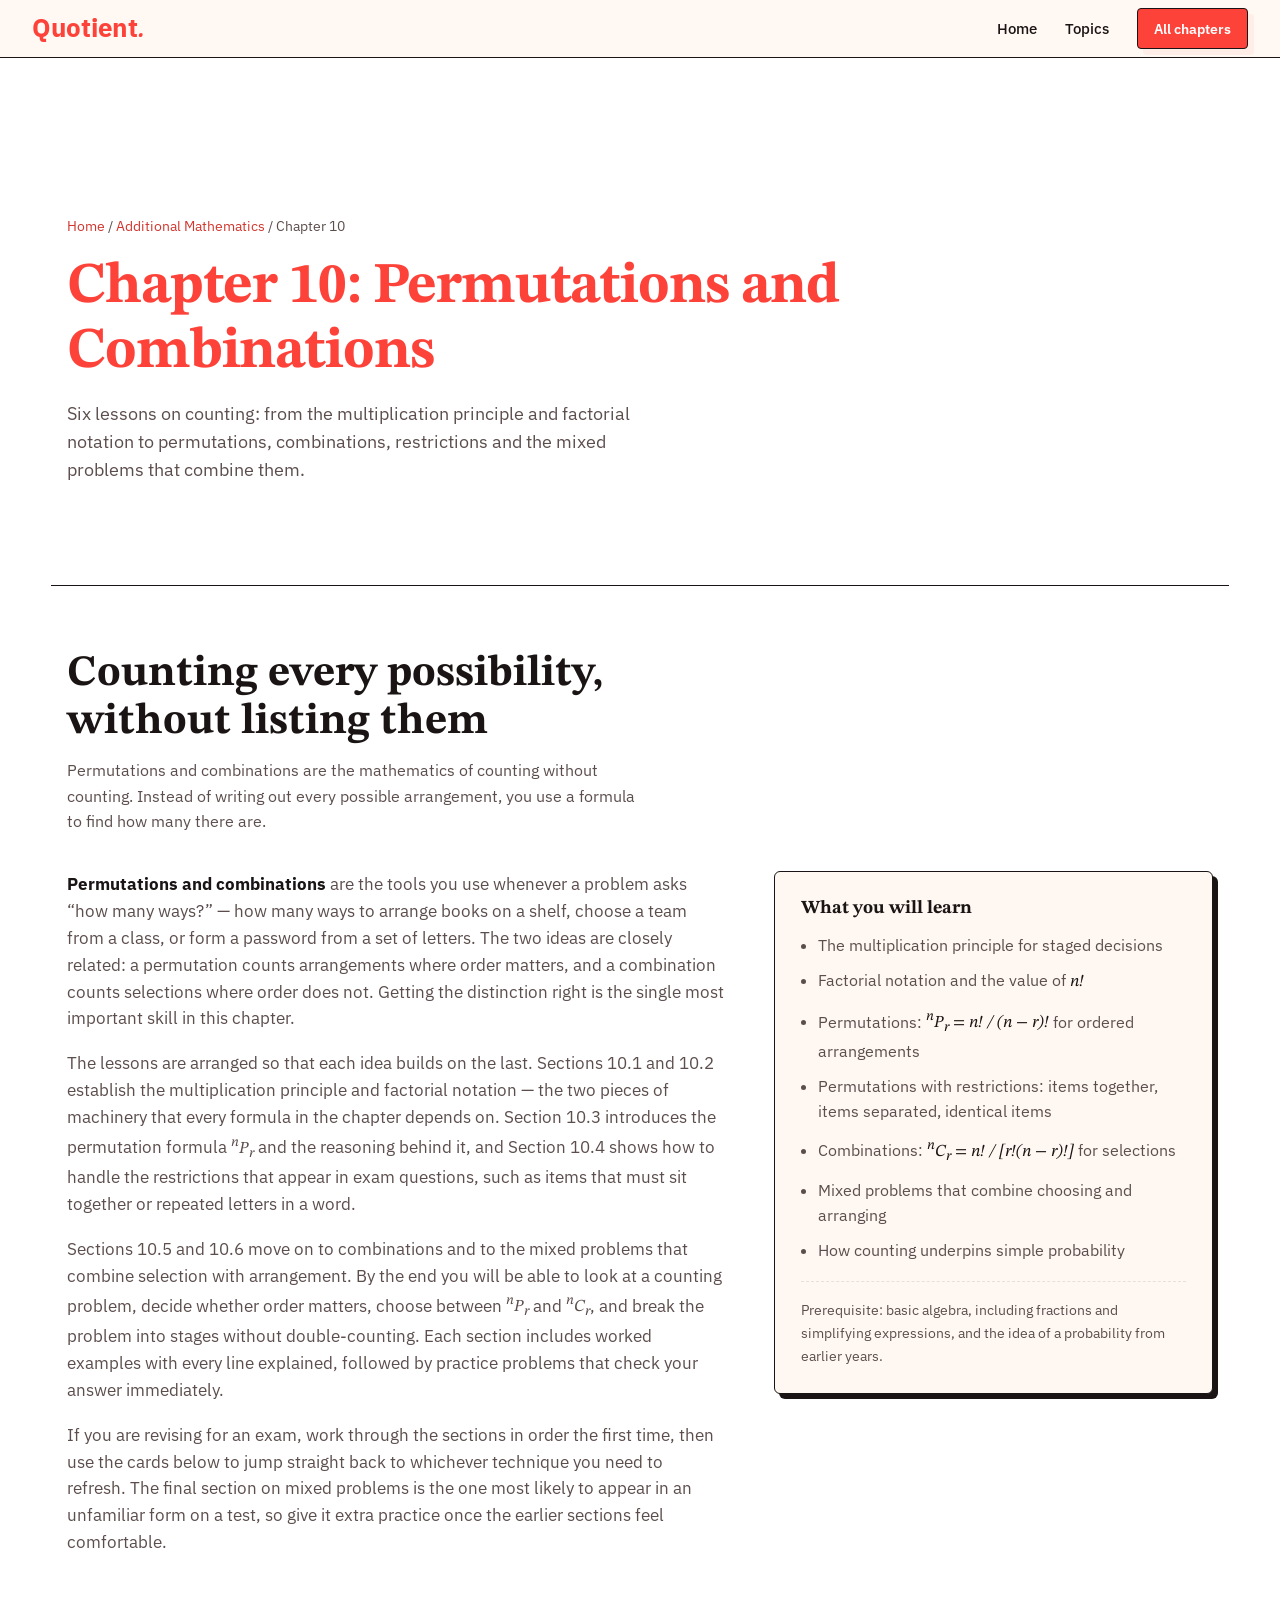
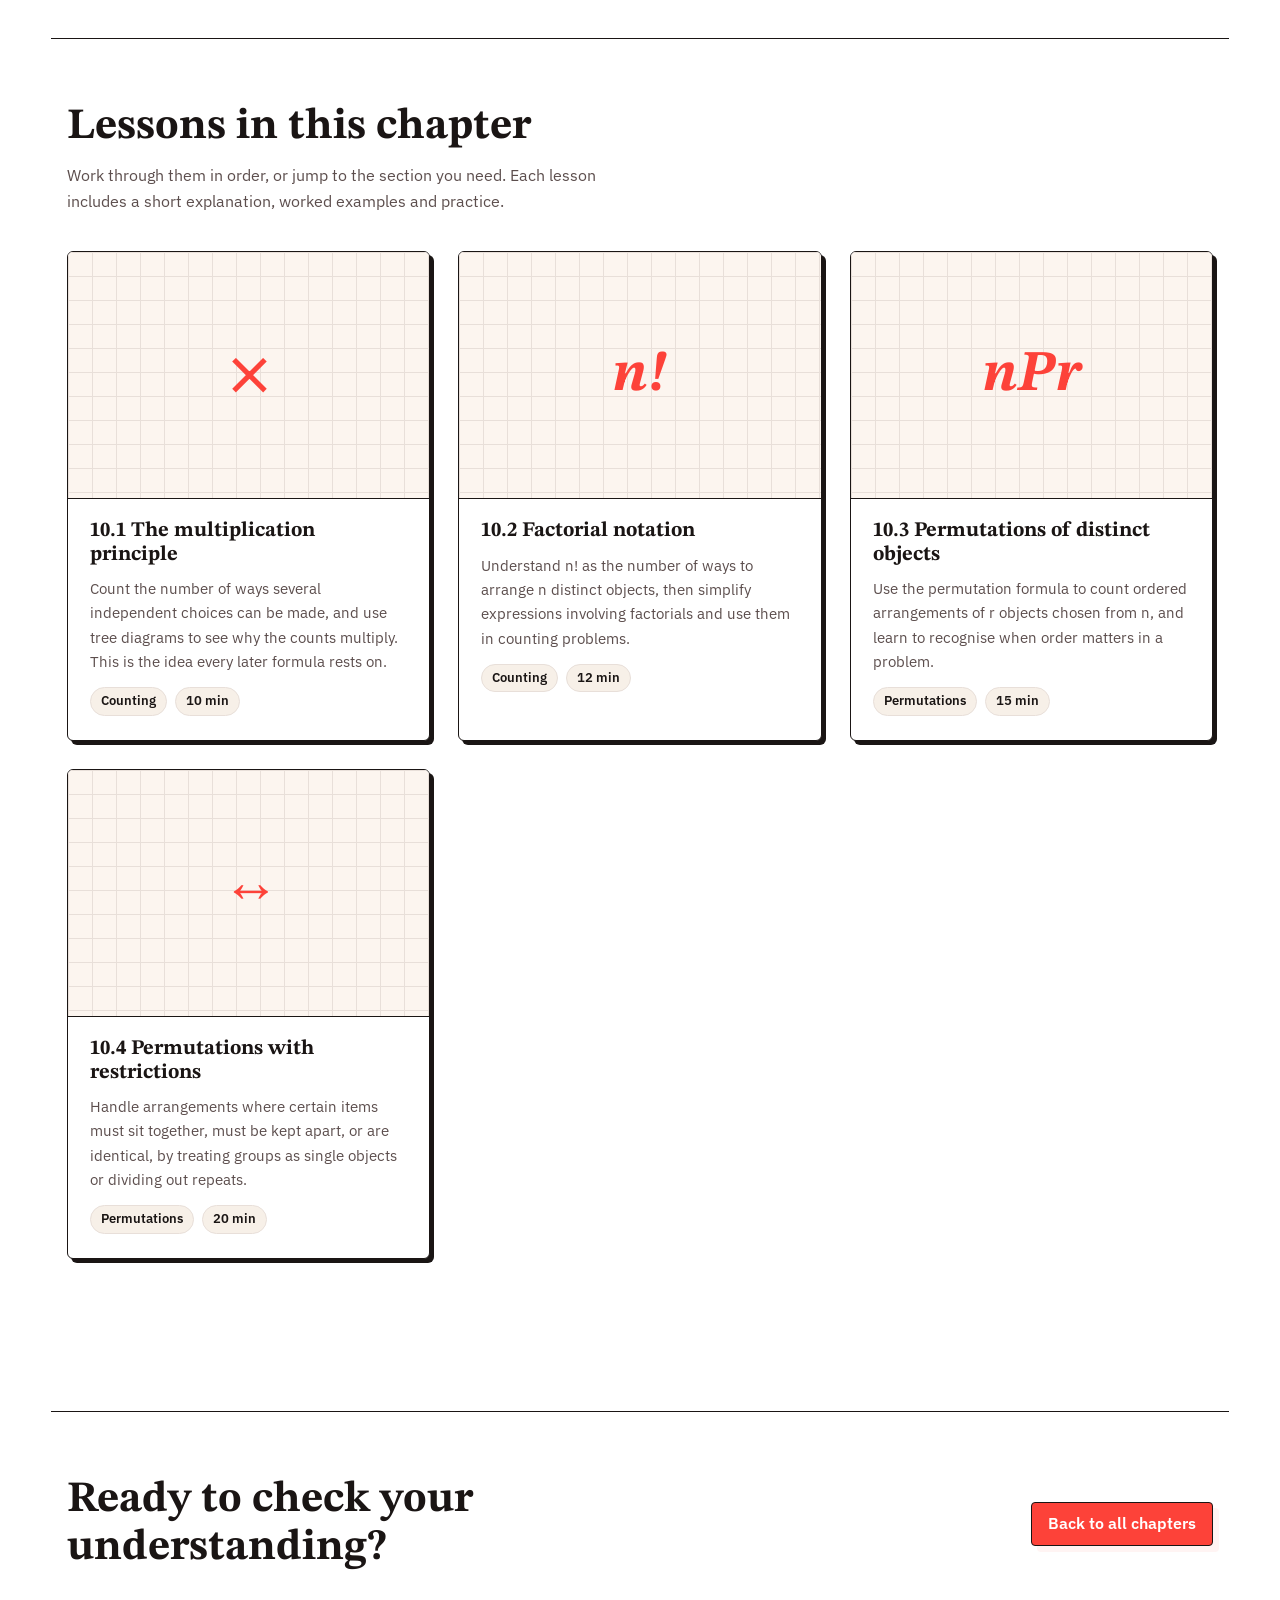
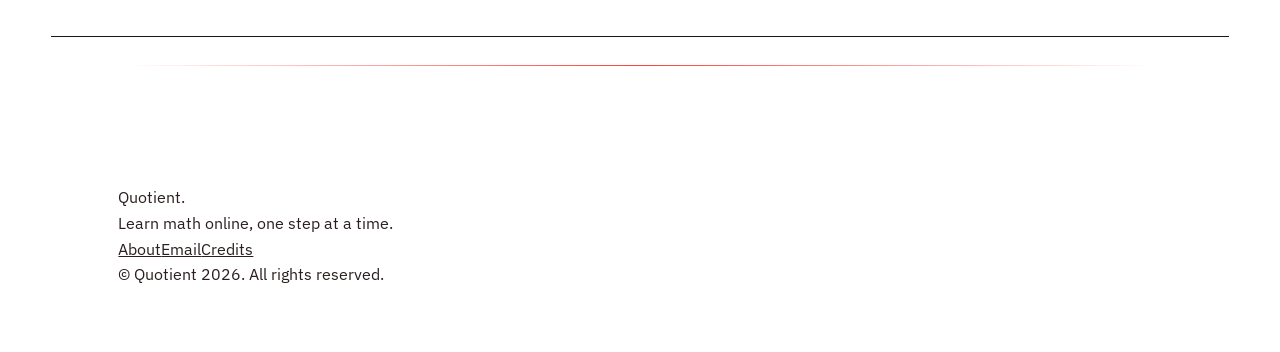
==== commit 5779111b: "ad math 10 done" ====
--- a/o-level/additional-math/chapter-10-permutations-and-combinations.html
+++ b/o-level/additional-math/chapter-10-permutations-and-combinations.html
@@ -45,54 +45,6 @@
         font-size: 1.1rem;
         max-width: 34em;
         margin: 16px 0 0;
-      }
-      /* about / SEO section */
-      .about-grid {
-        display: grid;
-        grid-template-columns: 1.5fr 1fr;
-        gap: 48px;
-        align-items: start;
-      }
-      .about-text p {
-        color: var(--text-secondary);
-        font-size: 1.05rem;
-        margin: 0 0 18px;
-      }
-      .about-text p strong {
-        color: var(--text-dark);
-      }
-      .formula-card {
-        background: var(--bg);
-        border: 1.5px solid var(--text-dark);
-        border-radius: 6px;
-        box-shadow: 5px 5px 0 var(--text-dark);
-        padding: 26px;
-      }
-      .formula-card h3 {
-        font-size: 1.15rem;
-        margin-bottom: 14px;
-      }
-      .formula-card ul {
-        margin: 0;
-        padding-left: 1.1em;
-        color: var(--text-secondary);
-      }
-      .formula-card li {
-        margin: 10px 0;
-        font-size: 0.98rem;
-      }
-      .formula-card .m {
-        font-family: var(--serif);
-        font-style: italic;
-        color: var(--text-dark);
-        font-size: 1.05rem;
-      }
-      .formula-card .note {
-        margin: 18px 0 0;
-        padding-top: 16px;
-        border-top: 1px dashed var(--border);
-        font-size: 0.9rem;
-        color: var(--text-secondary);
       }
     </style>
   </head>
--- a/assets/css/style.min.css
+++ b/assets/css/style.min.css
@@ -1 +1 @@
-*{box-sizing:border-box}html{scroll-behavior:smooth}body{margin:0;color:var(--text-dark);font-family:var(--sans);line-height:1.6}a{color:inherit}:focus-visible{outline:3px solid var(--secondary);outline-offset:3px}.wrap{margin:0 auto;padding:4rem 1rem}h1,h2,h3{font-family:var(--serif);line-height:1.12;margin:0;font-weight:700}h1{color:var(--primary)}main{padding:28px 5%}:root{--primary:#fd4239;--primary-dark:#d1362e;--primary-darker:#a32924;--primary-light:#fe6e67;--primary-lighter:#fe9a95;--secondary:#39a8fd;--secondary-alt:#87b38d;--com1:#1a0d0c;--com2:#0d1f2a;--com3:#372f2d12;--bg:#fff8f2;--background:#f5f0e835;--surface:#ebe6dd;--card-bg:#fff;--white:#fff;--text:#2a1f1e;--text-secondary:#5c4e4d;--text-disabled:#9c9291;--text-light:#7a6d6c;--text-dark:#1a1514;--text-darker:#2a2322;--paper:#faf6f1;--ink:#1a1514;--grid:#ede6de;--muted:#5c4e4d;--curve:#fd4239;--dot:#39a8fd;--border:#e8dfd9;--border-light:#ede6e0;--border-lighter:#f3ede8;--success:#27ae60;--success-bg:#e8f6ef;--warning:#f39c12;--warning-bg:#fef5e7;--error:#e74c3c;--error-bg:#fdedec;--info:#3498db;--info-bg:#ebf5fb;--gray-50:#fff8f2;--gray-100:#fcf5ef;--gray-200:#f7f0e8;--gray-300:#ede6de;--gray-400:#d8d1ca;--gray-500:#b8b1aa;--gray-600:#8a837c;--gray-700:#5d5650;--gray-800:#3a3530;--gray-900:#231f1c;--shadow-sm:0 1px 2px rgba(253,66,57,.08);--shadow-md:0 2px 4px rgba(253,66,57,.12);--shadow-lg:0 4px 12px rgba(253,66,57,.16);--shadow-xl:0 8px 25px rgba(253,66,57,.15);--shadow-box:6px 6px 0 #fd42390f;--gradient-primary:linear-gradient( 45deg,var(--primary-dark),var(--primary) );--gradient-hero:linear-gradient( 135deg,var(--gray-200) 0%,var(--gray-300) 100% );--gradient-overlay:linear-gradient(transparent,rgba(253,66,57,.1));--transition-fast:.2s ease;--transition-normal:.3s ease;--transition-slow:.4s ease;--transition-bounce:cubic-bezier(.175,.885,.32,1.275);--serif:"STIX Two Text","Cambria Math",Georgia,serif;--sans:"IBM Plex Sans",system-ui,-apple-system,"Segoe UI",sans-serif}.hero-section{align-items:center;padding:72px 1rem 80px}.hero{display:grid;grid-template-columns:1fr 1.1fr;gap:48px;align-items:center;padding:72px 5% 80px}.hero h1{font-size:clamp(2.6rem,5.6vw,4.4rem);letter-spacing:-.02em}.hero p{font-size:1.15rem;color:var(--text-secondary);max-width:30em;margin:20px 0 32px}.cta{display:flex;gap:16px;flex-wrap:wrap}@media (max-width:900px){.hero{padding:48px 24px 56px}}.hero-ch{padding:48px 24px 56px}.course{padding:0 0 88px}.card-grid{display:grid;grid-template-columns:repeat(auto-fill,minmax(300px,1fr));gap:28px}.card-container{display:flex}.card-link{position:relative;display:flex;flex-direction:column;width:100%;overflow:hidden;text-decoration:none;color:var(--text-dark);background:var(--card-bg);border:1.5px solid var(--text-dark);border-radius:6px;box-shadow:4px 4px 0 var(--text-dark);transition:transform var(--transition-fast),box-shadow var(--transition-fast)}.card-link:hover{transform:translate(-2px,-2px);box-shadow:7px 7px 0 var(--text-dark)}.card-link:active{transform:translate(2px,2px);box-shadow:2px 2px 0 var(--text-dark)}.card-shine{position:absolute;inset:0;z-index:2;pointer-events:none;background:linear-gradient( 110deg,transparent 35%,rgba(255,255,255,.55) 50%,transparent 65% );transform:translateX(-120%)}.card-link:hover .card-shine{transform:translateX(120%);transition:transform .7s ease}.card-image{position:relative;aspect-ratio:350/240;background-color:var(--gray-100);background-image:linear-gradient(var(--border) 1px,transparent 1px),linear-gradient(90deg,var(--border) 1px,transparent 1px);background-size:24px 24px;border-bottom:1.5px solid var(--text-dark);display:flex;align-items:center;justify-content:center;overflow:hidden}.card-image::before{content:attr(data-symbol);font-family:var(--serif);font-style:italic;font-weight:700;font-size:3.6rem;color:var(--primary);position:absolute}.card-image img{position:relative;width:100%;height:100%;object-fit:cover;display:block}.card-content{padding:20px 22px 24px;flex:1}.card-title{font-size:1.3rem;margin-bottom:10px}.card-topic-description{margin:0;color:var(--text-secondary);font-size:.95rem}.lesson-tag{display:inline-block;margin:14px 8px 0 0;padding:3px 10px;font-size:.8rem;font-weight:600;color:var(--text-dark);background:var(--gray-200);border:1px solid var(--border);border-radius:99px}@media (max-width:560px){.card-grid{grid-template-columns:1fr}}.problem-block{background:var(--bg);border:1px solid var(--border);border-radius:12px;padding:1.2rem .8rem .8rem;margin-bottom:1.75rem;box-shadow:0 1px 3px rgba(0,0,0,.05),0 1px 2px rgba(0,0,0,.03);transition:transform .2s ease,box-shadow .2s ease}.problem-block:hover{transform:translateY(-2px);box-shadow:0 10px 15px -3px rgba(0,0,0,.05),0 4px 6px -2px rgba(0,0,0,.02)}.problem-title{font-size:1.1rem;font-weight:600;color:var(--primary);margin-bottom:1.25rem;padding-bottom:.5rem;border-bottom:1px dashed var(--border)}.proof-steps{list-style:none;padding-left:0;margin:0}.proof-steps li{position:relative;padding-left:.3rem;margin-bottom:.75rem}mjx-container[jax="CHTML"][display="true"],.mjx-container[display="true"]{display:flex !important;justify-content:flex-start !important;text-align:left !important;margin:0 !important;padding:.5rem 0 !important;max-width:100% !important;box-sizing:border-box !important;overflow-x:auto !important;overflow-y:hidden !important;-webkit-overflow-scrolling:touch}mjx-math[display="true"],html body mjx-container[jax="CHTML"][display="true"] > mjx-math{display:inline-flex !important;align-items:center !important;text-align:left !important;margin-left:0 !important;margin-right:auto !important;padding:0 !important;white-space:nowrap !important;flex-shrink:0 !important}mjx-math[display="true"] *{box-sizing:border-box !important}.proof-steps li:last-child{color:var(--primary);font-weight:500}.proof-steps li:last-child::after{background-color:var(--primary)}.MathJax,.mjx-chtml:not([display="block"]),mjx-container[jax="CHTML"]:not([display="true"]){padding:2px 4px !important;border-radius:4px;background-color:transparent !important}.section-heading{font-size:1.6rem;font-weight:700;color:var(--primary);margin:2rem 0 1.5rem;padding-bottom:.4rem;border-bottom:2px solid var(--primary)}.problem{margin:1.25rem 0;border-radius:8px}.question{font-weight:600;color:var(--primary);background:var(--error-bg);padding:.6rem .85rem;border-left:4px solid var(--primary);font-size:1.2rem;margin:0}.m-step{color:#2c3e50;margin:.4rem 0;padding:.25rem 0 .25rem .85rem;border-left:2px dashed #cfd8e0}.step-side-label{font-weight:700;color:var(--primary);margin-right:.35rem}.step-side-label-end{margin-left:.5rem;margin-right:0;opacity:.85}header{background:rgba(255,248,242,.92);border-bottom:1.5px solid var(--text-dark);position:sticky;top:0;z-index:5}.bar{display:flex;align-items:center;justify-content:space-between;padding:.5rem 2rem}.brand{color:var(--primary);font-size:1.6rem;font-weight:700;text-decoration:none;letter-spacing:-.01em}.brand i{color:var(--primary);font-weight:500}nav ul{display:flex;gap:28px;list-style:none;margin:0;padding:0;align-items:center}nav a{text-decoration:none;font-weight:500;font-size:.95rem}nav a:hover{color:var(--primary)}button,.btn{display:inline-block;background:var(--primary);color:#fff;text-decoration:none;font-weight:600;padding:8px 16px;border:1.5px solid var(--text-dark);border-radius:4px;box-shadow:var(--shadow-box);transition:transform .12s,box-shadow .12s;cursor:pointer;font:inherit;font-weight:600}button:hover{transform:translate(-1px,-1px);box-shadow:4px 4px 0 var(--text-dark)}button:active{transform:translate(2px,2px);box-shadow:var(--shadow-box)}button.alt{background:#fff;color:var(--text-dark)}nav .btn{padding:8px 16px;font-size:.9rem;color:#fff}.head{max-width:36em;margin-bottom:36px}.head h2{font-size:clamp(1.9rem,3.6vw,2.7rem)}.head p{color:var(--text-secondary);margin:12px 0 0}.band{background:var(--card-bg);border-block:1.5px solid var(--text-dark)}footer{background-color:var(--card-bg);color:var(--text);padding:56px 8% 0;position:relative;overflow:hidden}footer::before{content:"";position:absolute;top:0;left:10%;width:80%;height:1px;background:linear-gradient(90deg,transparent,var(--primary),transparent)}.footer-container{display:grid;grid-template-rows:auto;margin:0 auto;padding:0;gap:8px}.always-open,.accordion{font-size:1rem;font-weight:600;letter-spacing:.06em;text-transform:uppercase;color:var(--primary);line-height:1.5;padding:0 8px 10px;border-bottom:1px solid rgba(197,26,72,.12)}footer ul{list-style:none;margin:0;padding:0}footer ul li{display:flex;align-items:center;padding:2px 0;border-radius:6px;transition:background .2s ease}footer ul li:hover{background:rgba(197,26,72,.05)}footer ul li a{color:var(--text);display:flex;align-items:center;gap:8px;font-size:.92rem;padding:8px 10px;width:100%;border-radius:6px;transition:color .2s ease,padding-left .2s ease}footer ul li a:hover{color:var(--primary);padding-left:14px}.social-link{display:flex;align-items:center;gap:10px}.footer-image{margin-bottom:16px;display:block}.description{line-height:1.75;font-size:.9rem}footer .footer-copyright{text-align:center;padding:20px 0;font-size:13px;margin-top:40px;color:var(--text);opacity:.8;letter-spacing:.02em}footer .footer-copyright a{color:var(--primary)}@media (min-width:1150px){.always-open{margin-bottom:12px}.arrow{display:none}footer{border-radius:0}.footer-container{padding:28px 0 0;max-width:100%;grid-template-columns:repeat(5,1fr);gap:24px;align-items:start}footer .accordion-content,footer .footer-column:first-child .accordion-content{display:block !important;max-height:none !important;opacity:1 !important;visibility:visible !important}}@media (max-width:1150px){footer{padding:48px 5% 0}footer ul{margin:0 8px}footer ul li{padding:2px 0;margin:2px 0;border-radius:6px;border-bottom:none;background:transparent}footer .accordion-content{display:block;max-height:0;overflow:hidden;opacity:0;visibility:hidden;transition:max-height .4s cubic-bezier(.4,0,.2,1),opacity .3s ease}.accordion{cursor:pointer;display:flex;justify-content:space-between;align-items:center;padding:13px 12px;border-radius:8px;font-size:1rem;font-weight:600;letter-spacing:.05em;text-transform:uppercase;color:var(--primary);background:transparent;border-bottom:1px solid rgba(197,26,72,.1);transition:background .25s ease,padding-left .25s ease}.accordion:hover{background:rgba(197,26,72,.04);padding-left:16px}.accordion .arrow{opacity:.5;transition:transform .35s cubic-bezier(.4,0,.2,1),opacity .25s ease}.accordion.active .arrow{transform:rotate(180deg);opacity:1}.accordion.active{background:rgba(197,26,72,.06);border-bottom-color:transparent;border-radius:8px 8px 0 0}.always-open{display:none}}.matrix{display:grid;grid-template-columns:repeat(3,1fr);border:1.5px solid var(--text-dark);background:var(--card-bg);border-radius:6px;overflow:hidden}.cell{display:block;text-decoration:none;padding:28px 28px 30px;border-right:1.5px solid var(--text-dark);border-bottom:1.5px solid var(--text-dark);transition:background .15s}.cell:nth-child(3n){border-right:0}.cell:nth-last-child(-n + 3){border-bottom:0}.cell:hover{background:var(--gray-200)}.sym{font-family:var(--serif);font-size:3.4rem;line-height:1;color:var(--primary);display:block;margin-bottom:14px}.cell h3{font-size:1.4rem;margin-bottom:6px}.cell span.d{color:var(--text-secondary);font-size:.95rem;display:block}.cell em{display:block;margin-top:14px;font-family:var(--serif);font-size:1.05rem;color:var(--text-dark)}.work{display:grid;grid-template-columns:1fr 1.2fr;gap:48px;align-items:start}@keyframes in{from{opacity:0;transform:translateY(6px)}to{opacity:1;transform:none}}.work .btns{display:flex;gap:12px;margin-top:22px}.work ol{padding-left:1.2em;color:var(--text-secondary)}.work ol li{margin:10px 0}.work ol strong{color:var(--text-dark)}.levels{display:grid;grid-template-columns:repeat(4,1fr);gap:0;border-top:1.5px solid var(--text-dark)}.lv{padding:22px 20px 0 0}.lv h3{font-size:1.2rem}.lv p{color:var(--text-secondary);font-size:.95rem;margin:6px 0 0}.close{text-align:left;display:flex;justify-content:space-between;gap:32px;align-items:center;flex-wrap:wrap}.close h2{font-size:clamp(1.9rem,3.6vw,2.7rem);max-width:16em}@media (max-width:900px){.hero,.work{grid-template-columns:1fr;gap:40px}.matrix{grid-template-columns:1fr 1fr}.cell:nth-child(3n){border-right:1.5px solid var(--text-dark)}.cell:nth-child(2n){border-right:0}.cell:nth-last-child(-n + 3){border-bottom:1.5px solid var(--text-dark)}.cell:nth-last-child(-n + 2){border-bottom:0}.levels{grid-template-columns:1fr 1fr}nav ul li:not(:last-child){display:none}}@media (max-width:560px){.matrix,.levels{grid-template-columns:1fr}.cell{border-right:0 !important;border-bottom:1.5px solid var(--text-dark) !important}.cell:last-child{border-bottom:0 !important}}@media (prefers-reduced-motion:reduce){*{animation:none !important;transition:none !important;scroll-behavior:auto}}.plot{width:100%;max-width:500px;background:var(--paper);border:1px solid var(--grid);border-radius:12px;padding:18px 18px 14px;position:relative;font-family:"STIX Two Text",serif;color:var(--ink);box-sizing:border-box;margin:0 auto}.plot *,.plot *::before,.plot *::after{box-sizing:border-box}.plot .eq{display:flex;align-items:baseline;justify-content:space-between;margin-bottom:6px}.plot .eq span{font-size:20px;font-style:italic}.plot .eq small{font-size:12px;color:var(--muted);font-style:normal}.plot svg{display:block;width:100%;max-width:360px;height:auto;margin:0 auto;overflow:visible;cursor:grab;touch-action:none;-webkit-user-select:none;user-select:none}.plot svg:active{cursor:grabbing}.plot .ctrl{display:flex;align-items:center;gap:10px;font-size:15px;color:var(--muted);flex-wrap:wrap}.plot .ctrl label{font-style:italic;font-size:17px;color:var(--ink)}.plot .ctrl input[type="range"]{-webkit-appearance:none;appearance:none;width:140px;height:3px;background:var(--grid);border-radius:2px;outline:none}.plot .ctrl input[type="range"]::-webkit-slider-thumb{-webkit-appearance:none;height:16px;width:16px;border-radius:50%;background:var(--dot);border:1.5px solid var(--ink);cursor:pointer}.plot .ctrl input[type="range"]::-moz-range-thumb{height:16px;width:16px;border-radius:50%;background:var(--dot);border:1.5px solid var(--ink);cursor:pointer}.plot .ctrl output{font-size:14px;color:var(--ink);min-width:44px}#quadrantBadge{position:absolute;top:16px;right:18px;font-size:11px;letter-spacing:.3px;color:var(--muted);background:rgba(255,255,255,.6);border:1px solid var(--grid);padding:3px 8px;border-radius:6px;font-style:normal}.crumbs{font-size:.9rem;color:var(--text-secondary);margin-bottom:18px}.crumbs a{text-decoration:none;color:var(--primary-dark)}.crumbs a:hover{text-decoration:underline}+*{box-sizing:border-box}html{scroll-behavior:smooth}body{margin:0;color:var(--text-dark);font-family:var(--sans);line-height:1.6}a{color:inherit}:focus-visible{outline:3px solid var(--secondary);outline-offset:3px}.wrap{margin:0 auto;padding:4rem 1rem}h1,h2,h3{font-family:var(--serif);line-height:1.12;margin:0;font-weight:700}h1{color:var(--primary)}main{padding:28px clamp(2%,4vw,5%)}:root{--primary:#fd4239;--primary-dark:#d1362e;--primary-darker:#a32924;--primary-light:#fe6e67;--primary-lighter:#fe9a95;--secondary:#39a8fd;--secondary-alt:#87b38d;--com1:#1a0d0c;--com2:#0d1f2a;--com3:#372f2d12;--bg:#fff8f2;--background:#f5f0e835;--surface:#ebe6dd;--card-bg:#fff;--white:#fff;--text:#2a1f1e;--text-secondary:#5c4e4d;--text-disabled:#9c9291;--text-light:#7a6d6c;--text-dark:#1a1514;--text-darker:#2a2322;--paper:#faf6f1;--ink:#1a1514;--grid:#ede6de;--muted:#5c4e4d;--curve:#fd4239;--dot:#39a8fd;--border:#e8dfd9;--border-light:#ede6e0;--border-lighter:#f3ede8;--success:#27ae60;--success-bg:#e8f6ef;--warning:#f39c12;--warning-bg:#fef5e7;--error:#e74c3c;--error-bg:#fdedec;--info:#3498db;--info-bg:#ebf5fb;--gray-50:#fff8f2;--gray-100:#fcf5ef;--gray-200:#f7f0e8;--gray-300:#ede6de;--gray-400:#d8d1ca;--gray-500:#b8b1aa;--gray-600:#8a837c;--gray-700:#5d5650;--gray-800:#3a3530;--gray-900:#231f1c;--shadow-sm:0 1px 2px rgba(253,66,57,.08);--shadow-md:0 2px 4px rgba(253,66,57,.12);--shadow-lg:0 4px 12px rgba(253,66,57,.16);--shadow-xl:0 8px 25px rgba(253,66,57,.15);--shadow-box:6px 6px 0 #fd42390f;--gradient-primary:linear-gradient( 45deg,var(--primary-dark),var(--primary) );--gradient-hero:linear-gradient( 135deg,var(--gray-200) 0%,var(--gray-300) 100% );--gradient-overlay:linear-gradient(transparent,rgba(253,66,57,.1));--transition-fast:.2s ease;--transition-normal:.3s ease;--transition-slow:.4s ease;--transition-bounce:cubic-bezier(.175,.885,.32,1.275);--serif:"STIX Two Text","Cambria Math",Georgia,serif;--sans:"IBM Plex Sans",system-ui,-apple-system,"Segoe UI",sans-serif}.hero-section{align-items:center;padding:72px 1rem 80px}.hero{display:grid;grid-template-columns:1fr 1.1fr;gap:48px;align-items:center;padding:72px 5% 80px}.hero h1{font-size:clamp(2.6rem,5.6vw,4.4rem);letter-spacing:-.02em}.hero p{font-size:1.15rem;color:var(--text-secondary);max-width:30em;margin:20px 0 32px}.cta{display:flex;gap:16px;flex-wrap:wrap}@media (max-width:900px){.hero{padding:48px clamp(2%,4vw,5%)}}.hero-ch{padding:48px 24px 56px}.course{padding:0 0 88px}.card-grid{display:grid;grid-template-columns:repeat(auto-fill,minmax(300px,1fr));gap:28px}.card-container{display:flex}.card-link{position:relative;display:flex;flex-direction:column;width:100%;overflow:hidden;text-decoration:none;color:var(--text-dark);background:var(--card-bg);border:1.5px solid var(--text-dark);border-radius:6px;box-shadow:4px 4px 0 var(--text-dark);transition:transform var(--transition-fast),box-shadow var(--transition-fast)}.card-link:hover{transform:translate(-2px,-2px);box-shadow:7px 7px 0 var(--text-dark)}.card-link:active{transform:translate(2px,2px);box-shadow:2px 2px 0 var(--text-dark)}.card-shine{position:absolute;inset:0;z-index:2;pointer-events:none;background:linear-gradient( 110deg,transparent 35%,rgba(255,255,255,.55) 50%,transparent 65% );transform:translateX(-120%)}.card-link:hover .card-shine{transform:translateX(120%);transition:transform .7s ease}.card-image{position:relative;aspect-ratio:350/240;background-color:var(--gray-100);background-image:linear-gradient(var(--border) 1px,transparent 1px),linear-gradient(90deg,var(--border) 1px,transparent 1px);background-size:24px 24px;border-bottom:1.5px solid var(--text-dark);display:flex;align-items:center;justify-content:center;overflow:hidden}.card-image::before{content:attr(data-symbol);font-family:var(--serif);font-style:italic;font-weight:700;font-size:3.6rem;color:var(--primary);position:absolute}.card-image img{position:relative;width:100%;height:100%;object-fit:cover;display:block}.card-content{padding:20px 22px 24px;flex:1}.card-title{font-size:1.3rem;margin-bottom:10px}.card-topic-description{margin:0;color:var(--text-secondary);font-size:.95rem}.lesson-tag{display:inline-block;margin:14px 8px 0 0;padding:3px 10px;font-size:.8rem;font-weight:600;color:var(--text-dark);background:var(--gray-200);border:1px solid var(--border);border-radius:99px}@media (max-width:560px){.card-grid{grid-template-columns:1fr}}.problem-block{background:var(--bg);border:1px solid var(--border);border-radius:12px;padding:1.2rem .8rem .8rem;margin-bottom:1.75rem;box-shadow:0 1px 3px rgba(0,0,0,.05),0 1px 2px rgba(0,0,0,.03);transition:transform .2s ease,box-shadow .2s ease}.problem-block:hover{transform:translateY(-2px);box-shadow:0 10px 15px -3px rgba(0,0,0,.05),0 4px 6px -2px rgba(0,0,0,.02)}.problem-title{font-size:1.1rem;font-weight:600;color:var(--primary);margin-bottom:1.25rem;padding-bottom:.5rem;border-bottom:1px dashed var(--border)}.proof-steps{list-style:none;padding-left:0;margin:0}.proof-steps li{position:relative;padding-left:.3rem;margin-bottom:.75rem}.proof-steps li:last-child{color:var(--primary);font-weight:500}.proof-steps li:last-child::after{background-color:var(--primary)}mjx-container{touch-action:manipulation}mjx-container[jax="CHTML"][display="true"],.mjx-container[display="true"]{display:flex !important;justify-content:flex-start !important;text-align:left !important;margin:0 !important;padding:.5rem 0 !important;max-width:100% !important;box-sizing:border-box !important;overflow-x:auto !important;overflow-y:hidden !important;-webkit-overflow-scrolling:touch}mjx-math[display="true"],html body mjx-container[jax="CHTML"][display="true"] > mjx-math{display:inline-flex !important;align-items:center !important;text-align:left !important;margin-left:0 !important;margin-right:auto !important;padding:0 !important;white-space:nowrap !important;flex-shrink:0 !important}mjx-math[display="true"] *{box-sizing:border-box !important}.MathJax,.mjx-chtml:not([display="block"]),mjx-container[jax="CHTML"]:not([display="true"]){padding:2px 4px !important;border-radius:4px;background-color:transparent !important;max-width:100% !important;white-space:normal !important;word-break:break-word !important;overflow-wrap:break-word !important}mjx-container:not([display="true"]) mjx-math,mjx-container:not([display="true"]) mjx-mtext,mjx-container:not([display="true"]) mjx-utext,mjx-container:not([display="true"]) mjx-c{white-space:normal !important;word-break:break-word !important;overflow-wrap:break-word !important}.section-heading{font-size:1.6rem;font-weight:700;color:var(--primary);margin:2rem 0 1.5rem;padding-bottom:.4rem;border-bottom:2px solid var(--primary);word-break:break-word;overflow-wrap:break-word}.problem{margin:1.25rem 0;border-radius:8px;max-width:100%}.question{font-weight:600;color:var(--primary);background:var(--error-bg);padding:.6rem .85rem;border-left:4px solid var(--primary);font-size:1.2rem;margin:0;white-space:normal;word-break:break-word;overflow-wrap:break-word;max-width:100%}.m-step{color:#2c3e50;margin:.4rem 0;padding:.25rem .15rem .25rem .25rem;border-left:2px dashed #cfd8e0;max-width:100%;overflow-x:auto;-webkit-overflow-scrolling:touch}.step-side-label{font-weight:700;color:var(--primary);margin-right:.35rem}.step-side-label-end{margin-left:.5rem;margin-right:0;opacity:.85}.mjx-mtext{white-space:normal !important;word-break:break-word !important;overflow-x:auto !important}header{background:rgba(255,248,242,.92);border-bottom:1.5px solid var(--text-dark);position:sticky;top:0;z-index:5}.bar{display:flex;align-items:center;justify-content:space-between;padding:.5rem 2rem}.brand{color:var(--primary);font-size:1.6rem;font-weight:700;text-decoration:none;letter-spacing:-.01em}.brand i{color:var(--primary);font-weight:500}nav ul{display:flex;gap:28px;list-style:none;margin:0;padding:0;align-items:center}nav a{text-decoration:none;font-weight:500;font-size:.95rem}nav a:hover{color:var(--primary)}button,.btn{display:inline-block;background:var(--primary);color:#fff;text-decoration:none;font-weight:600;padding:8px 16px;border:1.5px solid var(--text-dark);border-radius:4px;box-shadow:var(--shadow-box);transition:transform .12s,box-shadow .12s;cursor:pointer;font:inherit;font-weight:600}button:hover{transform:translate(-1px,-1px);box-shadow:4px 4px 0 var(--text-dark)}button:active{transform:translate(2px,2px);box-shadow:var(--shadow-box)}button.alt{background:#fff;color:var(--text-dark)}nav .btn{padding:8px 16px;font-size:.9rem;color:#fff}.head{max-width:36em;margin-bottom:36px}.head h2{font-size:clamp(1.9rem,3.6vw,2.7rem)}.head p{color:var(--text-secondary);margin:12px 0 0}.band{background:var(--card-bg);border-block:1.5px solid var(--text-dark)}footer{background-color:var(--card-bg);color:var(--text);padding:56px 8% 0;position:relative;overflow:hidden}footer::before{content:"";position:absolute;top:0;left:10%;width:80%;height:1px;background:linear-gradient(90deg,transparent,var(--primary),transparent)}.footer-container{display:grid;grid-template-rows:auto;margin:0 auto;padding:0;gap:8px}.always-open,.accordion{font-size:1rem;font-weight:600;letter-spacing:.06em;text-transform:uppercase;color:var(--primary);line-height:1.5;padding:0 8px 10px;border-bottom:1px solid rgba(197,26,72,.12)}footer ul{list-style:none;margin:0;padding:0}footer ul li{display:flex;align-items:center;padding:2px 0;border-radius:6px;transition:background .2s ease}footer ul li:hover{background:rgba(197,26,72,.05)}footer ul li a{color:var(--text);display:flex;align-items:center;gap:8px;font-size:.92rem;padding:8px 10px;width:100%;border-radius:6px;transition:color .2s ease,padding-left .2s ease}footer ul li a:hover{color:var(--primary);padding-left:14px}.social-link{display:flex;align-items:center;gap:10px}.footer-image{margin-bottom:16px;display:block}.description{line-height:1.75;font-size:.9rem}footer .footer-copyright{text-align:center;padding:20px 0;font-size:13px;margin-top:40px;color:var(--text);opacity:.8;letter-spacing:.02em}footer .footer-copyright a{color:var(--primary)}@media (min-width:1150px){.always-open{margin-bottom:12px}.arrow{display:none}footer{border-radius:0}.footer-container{padding:28px 0 0;max-width:100%;grid-template-columns:repeat(5,1fr);gap:24px;align-items:start}footer .accordion-content,footer .footer-column:first-child .accordion-content{display:block !important;max-height:none !important;opacity:1 !important;visibility:visible !important}}@media (max-width:1150px){footer{padding:48px 5% 0}footer ul{margin:0 8px}footer ul li{padding:2px 0;margin:2px 0;border-radius:6px;border-bottom:none;background:transparent}footer .accordion-content{display:block;max-height:0;overflow:hidden;opacity:0;visibility:hidden;transition:max-height .4s cubic-bezier(.4,0,.2,1),opacity .3s ease}.accordion{cursor:pointer;display:flex;justify-content:space-between;align-items:center;padding:13px 12px;border-radius:8px;font-size:1rem;font-weight:600;letter-spacing:.05em;text-transform:uppercase;color:var(--primary);background:transparent;border-bottom:1px solid rgba(197,26,72,.1);transition:background .25s ease,padding-left .25s ease}.accordion:hover{background:rgba(197,26,72,.04);padding-left:16px}.accordion .arrow{opacity:.5;transition:transform .35s cubic-bezier(.4,0,.2,1),opacity .25s ease}.accordion.active .arrow{transform:rotate(180deg);opacity:1}.accordion.active{background:rgba(197,26,72,.06);border-bottom-color:transparent;border-radius:8px 8px 0 0}.always-open{display:none}}.matrix{display:grid;grid-template-columns:repeat(3,1fr);border:1.5px solid var(--text-dark);background:var(--card-bg);border-radius:6px;overflow:hidden}.cell{display:block;text-decoration:none;padding:28px 28px 30px;border-right:1.5px solid var(--text-dark);border-bottom:1.5px solid var(--text-dark);transition:background .15s}.cell:nth-child(3n){border-right:0}.cell:nth-last-child(-n + 3){border-bottom:0}.cell:hover{background:var(--gray-200)}.sym{font-family:var(--serif);font-size:3.4rem;line-height:1;color:var(--primary);display:block;margin-bottom:14px}.cell h3{font-size:1.4rem;margin-bottom:6px}.cell span.d{color:var(--text-secondary);font-size:.95rem;display:block}.cell em{display:block;margin-top:14px;font-family:var(--serif);font-size:1.05rem;color:var(--text-dark)}.work{display:grid;grid-template-columns:1fr 1.2fr;gap:48px;align-items:start}@keyframes in{from{opacity:0;transform:translateY(6px)}to{opacity:1;transform:none}}.work .btns{display:flex;gap:12px;margin-top:22px}.work ol{padding-left:1.2em;color:var(--text-secondary)}.work ol li{margin:10px 0}.work ol strong{color:var(--text-dark)}.levels{display:grid;grid-template-columns:repeat(4,1fr);gap:0;border-top:1.5px solid var(--text-dark)}.lv{padding:22px 20px 0 0}.lv h3{font-size:1.2rem}.lv p{color:var(--text-secondary);font-size:.95rem;margin:6px 0 0}.close{text-align:left;display:flex;justify-content:space-between;gap:32px;align-items:center;flex-wrap:wrap}.close h2{font-size:clamp(1.9rem,3.6vw,2.7rem);max-width:16em}@media (max-width:900px){.hero,.work{grid-template-columns:1fr;gap:40px}.matrix{grid-template-columns:1fr 1fr}.cell:nth-child(3n){border-right:1.5px solid var(--text-dark)}.cell:nth-child(2n){border-right:0}.cell:nth-last-child(-n + 3){border-bottom:1.5px solid var(--text-dark)}.cell:nth-last-child(-n + 2){border-bottom:0}.levels{grid-template-columns:1fr 1fr}nav ul li:not(:last-child){display:none}}@media (max-width:560px){.matrix,.levels{grid-template-columns:1fr}.cell{border-right:0 !important;border-bottom:1.5px solid var(--text-dark) !important}.cell:last-child{border-bottom:0 !important}}@media (prefers-reduced-motion:reduce){*{animation:none !important;transition:none !important;scroll-behavior:auto}}.plot{width:100%;max-width:500px;background:var(--paper);border:1px solid var(--grid);border-radius:12px;padding:18px 18px 14px;position:relative;font-family:"STIX Two Text",serif;color:var(--ink);box-sizing:border-box;margin:0 auto}.plot *,.plot *::before,.plot *::after{box-sizing:border-box}.plot .eq{display:flex;align-items:baseline;justify-content:space-between;margin-bottom:6px}.plot .eq span{font-size:20px;font-style:italic}.plot .eq small{font-size:12px;color:var(--muted);font-style:normal}.plot svg{display:block;width:100%;max-width:360px;height:auto;margin:0 auto;overflow:visible;cursor:grab;touch-action:none;-webkit-user-select:none;user-select:none}.plot svg:active{cursor:grabbing}.plot .ctrl{display:flex;align-items:center;gap:10px;font-size:15px;color:var(--muted);flex-wrap:wrap}.plot .ctrl label{font-style:italic;font-size:17px;color:var(--ink)}.plot .ctrl input[type="range"]{-webkit-appearance:none;appearance:none;width:140px;height:3px;background:var(--grid);border-radius:2px;outline:none}.plot .ctrl input[type="range"]::-webkit-slider-thumb{-webkit-appearance:none;height:16px;width:16px;border-radius:50%;background:var(--dot);border:1.5px solid var(--ink);cursor:pointer}.plot .ctrl input[type="range"]::-moz-range-thumb{height:16px;width:16px;border-radius:50%;background:var(--dot);border:1.5px solid var(--ink);cursor:pointer}.plot .ctrl output{font-size:14px;color:var(--ink);min-width:44px}#quadrantBadge{position:absolute;top:16px;right:18px;font-size:11px;letter-spacing:.3px;color:var(--muted);background:rgba(255,255,255,.6);border:1px solid var(--grid);padding:3px 8px;border-radius:6px;font-style:normal}.crumbs{font-size:.9rem;color:var(--text-secondary);margin-bottom:18px}.crumbs a{text-decoration:none;color:var(--primary-dark)}.crumbs a:hover{text-decoration:underline}.about-grid{display:grid;grid-template-columns:1.5fr 1fr;gap:48px;align-items:start}.about-text p{color:var(--text-secondary);font-size:1.05rem;margin:0 0 18px}.about-text p strong{color:var(--text-dark)}.formula-card{background:var(--bg);border:1.5px solid var(--text-dark);border-radius:6px;box-shadow:5px 5px 0 var(--text-dark);padding:26px}.formula-card h3{font-size:1.15rem;margin-bottom:14px}.formula-card ul{margin:0;padding-left:1.1em;color:var(--text-secondary)}.formula-card li{margin:10px 0;font-size:.98rem}.formula-card .m{font-family:var(--serif);font-style:italic;color:var(--text-dark);font-size:1.05rem}.formula-card .note{margin:18px 0 0;padding-top:16px;border-top:1px dashed var(--border);font-size:.9rem;color:var(--text-secondary)}@media (max-width:900px){.about-grid{grid-template-columns:1fr}}
--- a/assets/css/style.min.css
+++ b/assets/css/style.min.css
@@ -1 +1 @@
-*{box-sizing:border-box}html{scroll-behavior:smooth}body{margin:0;color:var(--text-dark);font-family:var(--sans);line-height:1.6}a{color:inherit}:focus-visible{outline:3px solid var(--secondary);outline-offset:3px}.wrap{margin:0 auto;padding:4rem 1rem}h1,h2,h3{font-family:var(--serif);line-height:1.12;margin:0;font-weight:700}h1{color:var(--primary)}main{padding:28px 5%}:root{--primary:#fd4239;--primary-dark:#d1362e;--primary-darker:#a32924;--primary-light:#fe6e67;--primary-lighter:#fe9a95;--secondary:#39a8fd;--secondary-alt:#87b38d;--com1:#1a0d0c;--com2:#0d1f2a;--com3:#372f2d12;--bg:#fff8f2;--background:#f5f0e835;--surface:#ebe6dd;--card-bg:#fff;--white:#fff;--text:#2a1f1e;--text-secondary:#5c4e4d;--text-disabled:#9c9291;--text-light:#7a6d6c;--text-dark:#1a1514;--text-darker:#2a2322;--paper:#faf6f1;--ink:#1a1514;--grid:#ede6de;--muted:#5c4e4d;--curve:#fd4239;--dot:#39a8fd;--border:#e8dfd9;--border-light:#ede6e0;--border-lighter:#f3ede8;--success:#27ae60;--success-bg:#e8f6ef;--warning:#f39c12;--warning-bg:#fef5e7;--error:#e74c3c;--error-bg:#fdedec;--info:#3498db;--info-bg:#ebf5fb;--gray-50:#fff8f2;--gray-100:#fcf5ef;--gray-200:#f7f0e8;--gray-300:#ede6de;--gray-400:#d8d1ca;--gray-500:#b8b1aa;--gray-600:#8a837c;--gray-700:#5d5650;--gray-800:#3a3530;--gray-900:#231f1c;--shadow-sm:0 1px 2px rgba(253,66,57,.08);--shadow-md:0 2px 4px rgba(253,66,57,.12);--shadow-lg:0 4px 12px rgba(253,66,57,.16);--shadow-xl:0 8px 25px rgba(253,66,57,.15);--shadow-box:6px 6px 0 #fd42390f;--gradient-primary:linear-gradient( 45deg,var(--primary-dark),var(--primary) );--gradient-hero:linear-gradient( 135deg,var(--gray-200) 0%,var(--gray-300) 100% );--gradient-overlay:linear-gradient(transparent,rgba(253,66,57,.1));--transition-fast:.2s ease;--transition-normal:.3s ease;--transition-slow:.4s ease;--transition-bounce:cubic-bezier(.175,.885,.32,1.275);--serif:"STIX Two Text","Cambria Math",Georgia,serif;--sans:"IBM Plex Sans",system-ui,-apple-system,"Segoe UI",sans-serif}.hero-section{align-items:center;padding:72px 1rem 80px}.hero{display:grid;grid-template-columns:1fr 1.1fr;gap:48px;align-items:center;padding:72px 5% 80px}.hero h1{font-size:clamp(2.6rem,5.6vw,4.4rem);letter-spacing:-.02em}.hero p{font-size:1.15rem;color:var(--text-secondary);max-width:30em;margin:20px 0 32px}.cta{display:flex;gap:16px;flex-wrap:wrap}@media (max-width:900px){.hero{padding:48px 24px 56px}}.hero-ch{padding:48px 24px 56px}.course{padding:0 0 88px}.card-grid{display:grid;grid-template-columns:repeat(auto-fill,minmax(300px,1fr));gap:28px}.card-container{display:flex}.card-link{position:relative;display:flex;flex-direction:column;width:100%;overflow:hidden;text-decoration:none;color:var(--text-dark);background:var(--card-bg);border:1.5px solid var(--text-dark);border-radius:6px;box-shadow:4px 4px 0 var(--text-dark);transition:transform var(--transition-fast),box-shadow var(--transition-fast)}.card-link:hover{transform:translate(-2px,-2px);box-shadow:7px 7px 0 var(--text-dark)}.card-link:active{transform:translate(2px,2px);box-shadow:2px 2px 0 var(--text-dark)}.card-shine{position:absolute;inset:0;z-index:2;pointer-events:none;background:linear-gradient( 110deg,transparent 35%,rgba(255,255,255,.55) 50%,transparent 65% );transform:translateX(-120%)}.card-link:hover .card-shine{transform:translateX(120%);transition:transform .7s ease}.card-image{position:relative;aspect-ratio:350/240;background-color:var(--gray-100);background-image:linear-gradient(var(--border) 1px,transparent 1px),linear-gradient(90deg,var(--border) 1px,transparent 1px);background-size:24px 24px;border-bottom:1.5px solid var(--text-dark);display:flex;align-items:center;justify-content:center;overflow:hidden}.card-image::before{content:attr(data-symbol);font-family:var(--serif);font-style:italic;font-weight:700;font-size:3.6rem;color:var(--primary);position:absolute}.card-image img{position:relative;width:100%;height:100%;object-fit:cover;display:block}.card-content{padding:20px 22px 24px;flex:1}.card-title{font-size:1.3rem;margin-bottom:10px}.card-topic-description{margin:0;color:var(--text-secondary);font-size:.95rem}.lesson-tag{display:inline-block;margin:14px 8px 0 0;padding:3px 10px;font-size:.8rem;font-weight:600;color:var(--text-dark);background:var(--gray-200);border:1px solid var(--border);border-radius:99px}@media (max-width:560px){.card-grid{grid-template-columns:1fr}}.problem-block{background:var(--bg);border:1px solid var(--border);border-radius:12px;padding:1.2rem .8rem .8rem;margin-bottom:1.75rem;box-shadow:0 1px 3px rgba(0,0,0,.05),0 1px 2px rgba(0,0,0,.03);transition:transform .2s ease,box-shadow .2s ease}.problem-block:hover{transform:translateY(-2px);box-shadow:0 10px 15px -3px rgba(0,0,0,.05),0 4px 6px -2px rgba(0,0,0,.02)}.problem-title{font-size:1.1rem;font-weight:600;color:var(--primary);margin-bottom:1.25rem;padding-bottom:.5rem;border-bottom:1px dashed var(--border)}.proof-steps{list-style:none;padding-left:0;margin:0}.proof-steps li{position:relative;padding-left:.3rem;margin-bottom:.75rem}mjx-container[jax="CHTML"][display="true"],.mjx-container[display="true"]{display:flex !important;justify-content:flex-start !important;text-align:left !important;margin:0 !important;padding:.5rem 0 !important;max-width:100% !important;box-sizing:border-box !important;overflow-x:auto !important;overflow-y:hidden !important;-webkit-overflow-scrolling:touch}mjx-math[display="true"],html body mjx-container[jax="CHTML"][display="true"] > mjx-math{display:inline-flex !important;align-items:center !important;text-align:left !important;margin-left:0 !important;margin-right:auto !important;padding:0 !important;white-space:nowrap !important;flex-shrink:0 !important}mjx-math[display="true"] *{box-sizing:border-box !important}.proof-steps li:last-child{color:var(--primary);font-weight:500}.proof-steps li:last-child::after{background-color:var(--primary)}.MathJax,.mjx-chtml:not([display="block"]),mjx-container[jax="CHTML"]:not([display="true"]){padding:2px 4px !important;border-radius:4px;background-color:transparent !important}.section-heading{font-size:1.6rem;font-weight:700;color:var(--primary);margin:2rem 0 1.5rem;padding-bottom:.4rem;border-bottom:2px solid var(--primary)}.problem{margin:1.25rem 0;border-radius:8px}.question{font-weight:600;color:var(--primary);background:var(--error-bg);padding:.6rem .85rem;border-left:4px solid var(--primary);font-size:1.2rem;margin:0}.m-step{color:#2c3e50;margin:.4rem 0;padding:.25rem 0 .25rem .85rem;border-left:2px dashed #cfd8e0}.step-side-label{font-weight:700;color:var(--primary);margin-right:.35rem}.step-side-label-end{margin-left:.5rem;margin-right:0;opacity:.85}header{background:rgba(255,248,242,.92);border-bottom:1.5px solid var(--text-dark);position:sticky;top:0;z-index:5}.bar{display:flex;align-items:center;justify-content:space-between;padding:.5rem 2rem}.brand{color:var(--primary);font-size:1.6rem;font-weight:700;text-decoration:none;letter-spacing:-.01em}.brand i{color:var(--primary);font-weight:500}nav ul{display:flex;gap:28px;list-style:none;margin:0;padding:0;align-items:center}nav a{text-decoration:none;font-weight:500;font-size:.95rem}nav a:hover{color:var(--primary)}button,.btn{display:inline-block;background:var(--primary);color:#fff;text-decoration:none;font-weight:600;padding:8px 16px;border:1.5px solid var(--text-dark);border-radius:4px;box-shadow:var(--shadow-box);transition:transform .12s,box-shadow .12s;cursor:pointer;font:inherit;font-weight:600}button:hover{transform:translate(-1px,-1px);box-shadow:4px 4px 0 var(--text-dark)}button:active{transform:translate(2px,2px);box-shadow:var(--shadow-box)}button.alt{background:#fff;color:var(--text-dark)}nav .btn{padding:8px 16px;font-size:.9rem;color:#fff}.head{max-width:36em;margin-bottom:36px}.head h2{font-size:clamp(1.9rem,3.6vw,2.7rem)}.head p{color:var(--text-secondary);margin:12px 0 0}.band{background:var(--card-bg);border-block:1.5px solid var(--text-dark)}footer{background-color:var(--card-bg);color:var(--text);padding:56px 8% 0;position:relative;overflow:hidden}footer::before{content:"";position:absolute;top:0;left:10%;width:80%;height:1px;background:linear-gradient(90deg,transparent,var(--primary),transparent)}.footer-container{display:grid;grid-template-rows:auto;margin:0 auto;padding:0;gap:8px}.always-open,.accordion{font-size:1rem;font-weight:600;letter-spacing:.06em;text-transform:uppercase;color:var(--primary);line-height:1.5;padding:0 8px 10px;border-bottom:1px solid rgba(197,26,72,.12)}footer ul{list-style:none;margin:0;padding:0}footer ul li{display:flex;align-items:center;padding:2px 0;border-radius:6px;transition:background .2s ease}footer ul li:hover{background:rgba(197,26,72,.05)}footer ul li a{color:var(--text);display:flex;align-items:center;gap:8px;font-size:.92rem;padding:8px 10px;width:100%;border-radius:6px;transition:color .2s ease,padding-left .2s ease}footer ul li a:hover{color:var(--primary);padding-left:14px}.social-link{display:flex;align-items:center;gap:10px}.footer-image{margin-bottom:16px;display:block}.description{line-height:1.75;font-size:.9rem}footer .footer-copyright{text-align:center;padding:20px 0;font-size:13px;margin-top:40px;color:var(--text);opacity:.8;letter-spacing:.02em}footer .footer-copyright a{color:var(--primary)}@media (min-width:1150px){.always-open{margin-bottom:12px}.arrow{display:none}footer{border-radius:0}.footer-container{padding:28px 0 0;max-width:100%;grid-template-columns:repeat(5,1fr);gap:24px;align-items:start}footer .accordion-content,footer .footer-column:first-child .accordion-content{display:block !important;max-height:none !important;opacity:1 !important;visibility:visible !important}}@media (max-width:1150px){footer{padding:48px 5% 0}footer ul{margin:0 8px}footer ul li{padding:2px 0;margin:2px 0;border-radius:6px;border-bottom:none;background:transparent}footer .accordion-content{display:block;max-height:0;overflow:hidden;opacity:0;visibility:hidden;transition:max-height .4s cubic-bezier(.4,0,.2,1),opacity .3s ease}.accordion{cursor:pointer;display:flex;justify-content:space-between;align-items:center;padding:13px 12px;border-radius:8px;font-size:1rem;font-weight:600;letter-spacing:.05em;text-transform:uppercase;color:var(--primary);background:transparent;border-bottom:1px solid rgba(197,26,72,.1);transition:background .25s ease,padding-left .25s ease}.accordion:hover{background:rgba(197,26,72,.04);padding-left:16px}.accordion .arrow{opacity:.5;transition:transform .35s cubic-bezier(.4,0,.2,1),opacity .25s ease}.accordion.active .arrow{transform:rotate(180deg);opacity:1}.accordion.active{background:rgba(197,26,72,.06);border-bottom-color:transparent;border-radius:8px 8px 0 0}.always-open{display:none}}.matrix{display:grid;grid-template-columns:repeat(3,1fr);border:1.5px solid var(--text-dark);background:var(--card-bg);border-radius:6px;overflow:hidden}.cell{display:block;text-decoration:none;padding:28px 28px 30px;border-right:1.5px solid var(--text-dark);border-bottom:1.5px solid var(--text-dark);transition:background .15s}.cell:nth-child(3n){border-right:0}.cell:nth-last-child(-n + 3){border-bottom:0}.cell:hover{background:var(--gray-200)}.sym{font-family:var(--serif);font-size:3.4rem;line-height:1;color:var(--primary);display:block;margin-bottom:14px}.cell h3{font-size:1.4rem;margin-bottom:6px}.cell span.d{color:var(--text-secondary);font-size:.95rem;display:block}.cell em{display:block;margin-top:14px;font-family:var(--serif);font-size:1.05rem;color:var(--text-dark)}.work{display:grid;grid-template-columns:1fr 1.2fr;gap:48px;align-items:start}@keyframes in{from{opacity:0;transform:translateY(6px)}to{opacity:1;transform:none}}.work .btns{display:flex;gap:12px;margin-top:22px}.work ol{padding-left:1.2em;color:var(--text-secondary)}.work ol li{margin:10px 0}.work ol strong{color:var(--text-dark)}.levels{display:grid;grid-template-columns:repeat(4,1fr);gap:0;border-top:1.5px solid var(--text-dark)}.lv{padding:22px 20px 0 0}.lv h3{font-size:1.2rem}.lv p{color:var(--text-secondary);font-size:.95rem;margin:6px 0 0}.close{text-align:left;display:flex;justify-content:space-between;gap:32px;align-items:center;flex-wrap:wrap}.close h2{font-size:clamp(1.9rem,3.6vw,2.7rem);max-width:16em}@media (max-width:900px){.hero,.work{grid-template-columns:1fr;gap:40px}.matrix{grid-template-columns:1fr 1fr}.cell:nth-child(3n){border-right:1.5px solid var(--text-dark)}.cell:nth-child(2n){border-right:0}.cell:nth-last-child(-n + 3){border-bottom:1.5px solid var(--text-dark)}.cell:nth-last-child(-n + 2){border-bottom:0}.levels{grid-template-columns:1fr 1fr}nav ul li:not(:last-child){display:none}}@media (max-width:560px){.matrix,.levels{grid-template-columns:1fr}.cell{border-right:0 !important;border-bottom:1.5px solid var(--text-dark) !important}.cell:last-child{border-bottom:0 !important}}@media (prefers-reduced-motion:reduce){*{animation:none !important;transition:none !important;scroll-behavior:auto}}.plot{width:100%;max-width:500px;background:var(--paper);border:1px solid var(--grid);border-radius:12px;padding:18px 18px 14px;position:relative;font-family:"STIX Two Text",serif;color:var(--ink);box-sizing:border-box;margin:0 auto}.plot *,.plot *::before,.plot *::after{box-sizing:border-box}.plot .eq{display:flex;align-items:baseline;justify-content:space-between;margin-bottom:6px}.plot .eq span{font-size:20px;font-style:italic}.plot .eq small{font-size:12px;color:var(--muted);font-style:normal}.plot svg{display:block;width:100%;max-width:360px;height:auto;margin:0 auto;overflow:visible;cursor:grab;touch-action:none;-webkit-user-select:none;user-select:none}.plot svg:active{cursor:grabbing}.plot .ctrl{display:flex;align-items:center;gap:10px;font-size:15px;color:var(--muted);flex-wrap:wrap}.plot .ctrl label{font-style:italic;font-size:17px;color:var(--ink)}.plot .ctrl input[type="range"]{-webkit-appearance:none;appearance:none;width:140px;height:3px;background:var(--grid);border-radius:2px;outline:none}.plot .ctrl input[type="range"]::-webkit-slider-thumb{-webkit-appearance:none;height:16px;width:16px;border-radius:50%;background:var(--dot);border:1.5px solid var(--ink);cursor:pointer}.plot .ctrl input[type="range"]::-moz-range-thumb{height:16px;width:16px;border-radius:50%;background:var(--dot);border:1.5px solid var(--ink);cursor:pointer}.plot .ctrl output{font-size:14px;color:var(--ink);min-width:44px}#quadrantBadge{position:absolute;top:16px;right:18px;font-size:11px;letter-spacing:.3px;color:var(--muted);background:rgba(255,255,255,.6);border:1px solid var(--grid);padding:3px 8px;border-radius:6px;font-style:normal}.crumbs{font-size:.9rem;color:var(--text-secondary);margin-bottom:18px}.crumbs a{text-decoration:none;color:var(--primary-dark)}.crumbs a:hover{text-decoration:underline}+*{box-sizing:border-box}html{scroll-behavior:smooth}body{margin:0;color:var(--text-dark);font-family:var(--sans);line-height:1.6}a{color:inherit}:focus-visible{outline:3px solid var(--secondary);outline-offset:3px}.wrap{margin:0 auto;padding:4rem 1rem}h1,h2,h3{font-family:var(--serif);line-height:1.12;margin:0;font-weight:700}h1{color:var(--primary)}main{padding:28px clamp(2%,4vw,5%)}:root{--primary:#fd4239;--primary-dark:#d1362e;--primary-darker:#a32924;--primary-light:#fe6e67;--primary-lighter:#fe9a95;--secondary:#39a8fd;--secondary-alt:#87b38d;--com1:#1a0d0c;--com2:#0d1f2a;--com3:#372f2d12;--bg:#fff8f2;--background:#f5f0e835;--surface:#ebe6dd;--card-bg:#fff;--white:#fff;--text:#2a1f1e;--text-secondary:#5c4e4d;--text-disabled:#9c9291;--text-light:#7a6d6c;--text-dark:#1a1514;--text-darker:#2a2322;--paper:#faf6f1;--ink:#1a1514;--grid:#ede6de;--muted:#5c4e4d;--curve:#fd4239;--dot:#39a8fd;--border:#e8dfd9;--border-light:#ede6e0;--border-lighter:#f3ede8;--success:#27ae60;--success-bg:#e8f6ef;--warning:#f39c12;--warning-bg:#fef5e7;--error:#e74c3c;--error-bg:#fdedec;--info:#3498db;--info-bg:#ebf5fb;--gray-50:#fff8f2;--gray-100:#fcf5ef;--gray-200:#f7f0e8;--gray-300:#ede6de;--gray-400:#d8d1ca;--gray-500:#b8b1aa;--gray-600:#8a837c;--gray-700:#5d5650;--gray-800:#3a3530;--gray-900:#231f1c;--shadow-sm:0 1px 2px rgba(253,66,57,.08);--shadow-md:0 2px 4px rgba(253,66,57,.12);--shadow-lg:0 4px 12px rgba(253,66,57,.16);--shadow-xl:0 8px 25px rgba(253,66,57,.15);--shadow-box:6px 6px 0 #fd42390f;--gradient-primary:linear-gradient( 45deg,var(--primary-dark),var(--primary) );--gradient-hero:linear-gradient( 135deg,var(--gray-200) 0%,var(--gray-300) 100% );--gradient-overlay:linear-gradient(transparent,rgba(253,66,57,.1));--transition-fast:.2s ease;--transition-normal:.3s ease;--transition-slow:.4s ease;--transition-bounce:cubic-bezier(.175,.885,.32,1.275);--serif:"STIX Two Text","Cambria Math",Georgia,serif;--sans:"IBM Plex Sans",system-ui,-apple-system,"Segoe UI",sans-serif}.hero-section{align-items:center;padding:72px 1rem 80px}.hero{display:grid;grid-template-columns:1fr 1.1fr;gap:48px;align-items:center;padding:72px 5% 80px}.hero h1{font-size:clamp(2.6rem,5.6vw,4.4rem);letter-spacing:-.02em}.hero p{font-size:1.15rem;color:var(--text-secondary);max-width:30em;margin:20px 0 32px}.cta{display:flex;gap:16px;flex-wrap:wrap}@media (max-width:900px){.hero{padding:48px clamp(2%,4vw,5%)}}.hero-ch{padding:48px 24px 56px}.course{padding:0 0 88px}.card-grid{display:grid;grid-template-columns:repeat(auto-fill,minmax(300px,1fr));gap:28px}.card-container{display:flex}.card-link{position:relative;display:flex;flex-direction:column;width:100%;overflow:hidden;text-decoration:none;color:var(--text-dark);background:var(--card-bg);border:1.5px solid var(--text-dark);border-radius:6px;box-shadow:4px 4px 0 var(--text-dark);transition:transform var(--transition-fast),box-shadow var(--transition-fast)}.card-link:hover{transform:translate(-2px,-2px);box-shadow:7px 7px 0 var(--text-dark)}.card-link:active{transform:translate(2px,2px);box-shadow:2px 2px 0 var(--text-dark)}.card-shine{position:absolute;inset:0;z-index:2;pointer-events:none;background:linear-gradient( 110deg,transparent 35%,rgba(255,255,255,.55) 50%,transparent 65% );transform:translateX(-120%)}.card-link:hover .card-shine{transform:translateX(120%);transition:transform .7s ease}.card-image{position:relative;aspect-ratio:350/240;background-color:var(--gray-100);background-image:linear-gradient(var(--border) 1px,transparent 1px),linear-gradient(90deg,var(--border) 1px,transparent 1px);background-size:24px 24px;border-bottom:1.5px solid var(--text-dark);display:flex;align-items:center;justify-content:center;overflow:hidden}.card-image::before{content:attr(data-symbol);font-family:var(--serif);font-style:italic;font-weight:700;font-size:3.6rem;color:var(--primary);position:absolute}.card-image img{position:relative;width:100%;height:100%;object-fit:cover;display:block}.card-content{padding:20px 22px 24px;flex:1}.card-title{font-size:1.3rem;margin-bottom:10px}.card-topic-description{margin:0;color:var(--text-secondary);font-size:.95rem}.lesson-tag{display:inline-block;margin:14px 8px 0 0;padding:3px 10px;font-size:.8rem;font-weight:600;color:var(--text-dark);background:var(--gray-200);border:1px solid var(--border);border-radius:99px}@media (max-width:560px){.card-grid{grid-template-columns:1fr}}.problem-block{background:var(--bg);border:1px solid var(--border);border-radius:12px;padding:1.2rem .8rem .8rem;margin-bottom:1.75rem;box-shadow:0 1px 3px rgba(0,0,0,.05),0 1px 2px rgba(0,0,0,.03);transition:transform .2s ease,box-shadow .2s ease}.problem-block:hover{transform:translateY(-2px);box-shadow:0 10px 15px -3px rgba(0,0,0,.05),0 4px 6px -2px rgba(0,0,0,.02)}.problem-title{font-size:1.1rem;font-weight:600;color:var(--primary);margin-bottom:1.25rem;padding-bottom:.5rem;border-bottom:1px dashed var(--border)}.proof-steps{list-style:none;padding-left:0;margin:0}.proof-steps li{position:relative;padding-left:.3rem;margin-bottom:.75rem}.proof-steps li:last-child{color:var(--primary);font-weight:500}.proof-steps li:last-child::after{background-color:var(--primary)}mjx-container{touch-action:manipulation}mjx-container[jax="CHTML"][display="true"],.mjx-container[display="true"]{display:flex !important;justify-content:flex-start !important;text-align:left !important;margin:0 !important;padding:.5rem 0 !important;max-width:100% !important;box-sizing:border-box !important;overflow-x:auto !important;overflow-y:hidden !important;-webkit-overflow-scrolling:touch}mjx-math[display="true"],html body mjx-container[jax="CHTML"][display="true"] > mjx-math{display:inline-flex !important;align-items:center !important;text-align:left !important;margin-left:0 !important;margin-right:auto !important;padding:0 !important;white-space:nowrap !important;flex-shrink:0 !important}mjx-math[display="true"] *{box-sizing:border-box !important}.MathJax,.mjx-chtml:not([display="block"]),mjx-container[jax="CHTML"]:not([display="true"]){padding:2px 4px !important;border-radius:4px;background-color:transparent !important;max-width:100% !important;white-space:normal !important;word-break:break-word !important;overflow-wrap:break-word !important}mjx-container:not([display="true"]) mjx-math,mjx-container:not([display="true"]) mjx-mtext,mjx-container:not([display="true"]) mjx-utext,mjx-container:not([display="true"]) mjx-c{white-space:normal !important;word-break:break-word !important;overflow-wrap:break-word !important}.section-heading{font-size:1.6rem;font-weight:700;color:var(--primary);margin:2rem 0 1.5rem;padding-bottom:.4rem;border-bottom:2px solid var(--primary);word-break:break-word;overflow-wrap:break-word}.problem{margin:1.25rem 0;border-radius:8px;max-width:100%}.question{font-weight:600;color:var(--primary);background:var(--error-bg);padding:.6rem .85rem;border-left:4px solid var(--primary);font-size:1.2rem;margin:0;white-space:normal;word-break:break-word;overflow-wrap:break-word;max-width:100%}.m-step{color:#2c3e50;margin:.4rem 0;padding:.25rem .15rem .25rem .25rem;border-left:2px dashed #cfd8e0;max-width:100%;overflow-x:auto;-webkit-overflow-scrolling:touch}.step-side-label{font-weight:700;color:var(--primary);margin-right:.35rem}.step-side-label-end{margin-left:.5rem;margin-right:0;opacity:.85}.mjx-mtext{white-space:normal !important;word-break:break-word !important;overflow-x:auto !important}header{background:rgba(255,248,242,.92);border-bottom:1.5px solid var(--text-dark);position:sticky;top:0;z-index:5}.bar{display:flex;align-items:center;justify-content:space-between;padding:.5rem 2rem}.brand{color:var(--primary);font-size:1.6rem;font-weight:700;text-decoration:none;letter-spacing:-.01em}.brand i{color:var(--primary);font-weight:500}nav ul{display:flex;gap:28px;list-style:none;margin:0;padding:0;align-items:center}nav a{text-decoration:none;font-weight:500;font-size:.95rem}nav a:hover{color:var(--primary)}button,.btn{display:inline-block;background:var(--primary);color:#fff;text-decoration:none;font-weight:600;padding:8px 16px;border:1.5px solid var(--text-dark);border-radius:4px;box-shadow:var(--shadow-box);transition:transform .12s,box-shadow .12s;cursor:pointer;font:inherit;font-weight:600}button:hover{transform:translate(-1px,-1px);box-shadow:4px 4px 0 var(--text-dark)}button:active{transform:translate(2px,2px);box-shadow:var(--shadow-box)}button.alt{background:#fff;color:var(--text-dark)}nav .btn{padding:8px 16px;font-size:.9rem;color:#fff}.head{max-width:36em;margin-bottom:36px}.head h2{font-size:clamp(1.9rem,3.6vw,2.7rem)}.head p{color:var(--text-secondary);margin:12px 0 0}.band{background:var(--card-bg);border-block:1.5px solid var(--text-dark)}footer{background-color:var(--card-bg);color:var(--text);padding:56px 8% 0;position:relative;overflow:hidden}footer::before{content:"";position:absolute;top:0;left:10%;width:80%;height:1px;background:linear-gradient(90deg,transparent,var(--primary),transparent)}.footer-container{display:grid;grid-template-rows:auto;margin:0 auto;padding:0;gap:8px}.always-open,.accordion{font-size:1rem;font-weight:600;letter-spacing:.06em;text-transform:uppercase;color:var(--primary);line-height:1.5;padding:0 8px 10px;border-bottom:1px solid rgba(197,26,72,.12)}footer ul{list-style:none;margin:0;padding:0}footer ul li{display:flex;align-items:center;padding:2px 0;border-radius:6px;transition:background .2s ease}footer ul li:hover{background:rgba(197,26,72,.05)}footer ul li a{color:var(--text);display:flex;align-items:center;gap:8px;font-size:.92rem;padding:8px 10px;width:100%;border-radius:6px;transition:color .2s ease,padding-left .2s ease}footer ul li a:hover{color:var(--primary);padding-left:14px}.social-link{display:flex;align-items:center;gap:10px}.footer-image{margin-bottom:16px;display:block}.description{line-height:1.75;font-size:.9rem}footer .footer-copyright{text-align:center;padding:20px 0;font-size:13px;margin-top:40px;color:var(--text);opacity:.8;letter-spacing:.02em}footer .footer-copyright a{color:var(--primary)}@media (min-width:1150px){.always-open{margin-bottom:12px}.arrow{display:none}footer{border-radius:0}.footer-container{padding:28px 0 0;max-width:100%;grid-template-columns:repeat(5,1fr);gap:24px;align-items:start}footer .accordion-content,footer .footer-column:first-child .accordion-content{display:block !important;max-height:none !important;opacity:1 !important;visibility:visible !important}}@media (max-width:1150px){footer{padding:48px 5% 0}footer ul{margin:0 8px}footer ul li{padding:2px 0;margin:2px 0;border-radius:6px;border-bottom:none;background:transparent}footer .accordion-content{display:block;max-height:0;overflow:hidden;opacity:0;visibility:hidden;transition:max-height .4s cubic-bezier(.4,0,.2,1),opacity .3s ease}.accordion{cursor:pointer;display:flex;justify-content:space-between;align-items:center;padding:13px 12px;border-radius:8px;font-size:1rem;font-weight:600;letter-spacing:.05em;text-transform:uppercase;color:var(--primary);background:transparent;border-bottom:1px solid rgba(197,26,72,.1);transition:background .25s ease,padding-left .25s ease}.accordion:hover{background:rgba(197,26,72,.04);padding-left:16px}.accordion .arrow{opacity:.5;transition:transform .35s cubic-bezier(.4,0,.2,1),opacity .25s ease}.accordion.active .arrow{transform:rotate(180deg);opacity:1}.accordion.active{background:rgba(197,26,72,.06);border-bottom-color:transparent;border-radius:8px 8px 0 0}.always-open{display:none}}.matrix{display:grid;grid-template-columns:repeat(3,1fr);border:1.5px solid var(--text-dark);background:var(--card-bg);border-radius:6px;overflow:hidden}.cell{display:block;text-decoration:none;padding:28px 28px 30px;border-right:1.5px solid var(--text-dark);border-bottom:1.5px solid var(--text-dark);transition:background .15s}.cell:nth-child(3n){border-right:0}.cell:nth-last-child(-n + 3){border-bottom:0}.cell:hover{background:var(--gray-200)}.sym{font-family:var(--serif);font-size:3.4rem;line-height:1;color:var(--primary);display:block;margin-bottom:14px}.cell h3{font-size:1.4rem;margin-bottom:6px}.cell span.d{color:var(--text-secondary);font-size:.95rem;display:block}.cell em{display:block;margin-top:14px;font-family:var(--serif);font-size:1.05rem;color:var(--text-dark)}.work{display:grid;grid-template-columns:1fr 1.2fr;gap:48px;align-items:start}@keyframes in{from{opacity:0;transform:translateY(6px)}to{opacity:1;transform:none}}.work .btns{display:flex;gap:12px;margin-top:22px}.work ol{padding-left:1.2em;color:var(--text-secondary)}.work ol li{margin:10px 0}.work ol strong{color:var(--text-dark)}.levels{display:grid;grid-template-columns:repeat(4,1fr);gap:0;border-top:1.5px solid var(--text-dark)}.lv{padding:22px 20px 0 0}.lv h3{font-size:1.2rem}.lv p{color:var(--text-secondary);font-size:.95rem;margin:6px 0 0}.close{text-align:left;display:flex;justify-content:space-between;gap:32px;align-items:center;flex-wrap:wrap}.close h2{font-size:clamp(1.9rem,3.6vw,2.7rem);max-width:16em}@media (max-width:900px){.hero,.work{grid-template-columns:1fr;gap:40px}.matrix{grid-template-columns:1fr 1fr}.cell:nth-child(3n){border-right:1.5px solid var(--text-dark)}.cell:nth-child(2n){border-right:0}.cell:nth-last-child(-n + 3){border-bottom:1.5px solid var(--text-dark)}.cell:nth-last-child(-n + 2){border-bottom:0}.levels{grid-template-columns:1fr 1fr}nav ul li:not(:last-child){display:none}}@media (max-width:560px){.matrix,.levels{grid-template-columns:1fr}.cell{border-right:0 !important;border-bottom:1.5px solid var(--text-dark) !important}.cell:last-child{border-bottom:0 !important}}@media (prefers-reduced-motion:reduce){*{animation:none !important;transition:none !important;scroll-behavior:auto}}.plot{width:100%;max-width:500px;background:var(--paper);border:1px solid var(--grid);border-radius:12px;padding:18px 18px 14px;position:relative;font-family:"STIX Two Text",serif;color:var(--ink);box-sizing:border-box;margin:0 auto}.plot *,.plot *::before,.plot *::after{box-sizing:border-box}.plot .eq{display:flex;align-items:baseline;justify-content:space-between;margin-bottom:6px}.plot .eq span{font-size:20px;font-style:italic}.plot .eq small{font-size:12px;color:var(--muted);font-style:normal}.plot svg{display:block;width:100%;max-width:360px;height:auto;margin:0 auto;overflow:visible;cursor:grab;touch-action:none;-webkit-user-select:none;user-select:none}.plot svg:active{cursor:grabbing}.plot .ctrl{display:flex;align-items:center;gap:10px;font-size:15px;color:var(--muted);flex-wrap:wrap}.plot .ctrl label{font-style:italic;font-size:17px;color:var(--ink)}.plot .ctrl input[type="range"]{-webkit-appearance:none;appearance:none;width:140px;height:3px;background:var(--grid);border-radius:2px;outline:none}.plot .ctrl input[type="range"]::-webkit-slider-thumb{-webkit-appearance:none;height:16px;width:16px;border-radius:50%;background:var(--dot);border:1.5px solid var(--ink);cursor:pointer}.plot .ctrl input[type="range"]::-moz-range-thumb{height:16px;width:16px;border-radius:50%;background:var(--dot);border:1.5px solid var(--ink);cursor:pointer}.plot .ctrl output{font-size:14px;color:var(--ink);min-width:44px}#quadrantBadge{position:absolute;top:16px;right:18px;font-size:11px;letter-spacing:.3px;color:var(--muted);background:rgba(255,255,255,.6);border:1px solid var(--grid);padding:3px 8px;border-radius:6px;font-style:normal}.crumbs{font-size:.9rem;color:var(--text-secondary);margin-bottom:18px}.crumbs a{text-decoration:none;color:var(--primary-dark)}.crumbs a:hover{text-decoration:underline}.about-grid{display:grid;grid-template-columns:1.5fr 1fr;gap:48px;align-items:start}.about-text p{color:var(--text-secondary);font-size:1.05rem;margin:0 0 18px}.about-text p strong{color:var(--text-dark)}.formula-card{background:var(--bg);border:1.5px solid var(--text-dark);border-radius:6px;box-shadow:5px 5px 0 var(--text-dark);padding:26px}.formula-card h3{font-size:1.15rem;margin-bottom:14px}.formula-card ul{margin:0;padding-left:1.1em;color:var(--text-secondary)}.formula-card li{margin:10px 0;font-size:.98rem}.formula-card .m{font-family:var(--serif);font-style:italic;color:var(--text-dark);font-size:1.05rem}.formula-card .note{margin:18px 0 0;padding-top:16px;border-top:1px dashed var(--border);font-size:.9rem;color:var(--text-secondary)}@media (max-width:900px){.about-grid{grid-template-columns:1fr}}
